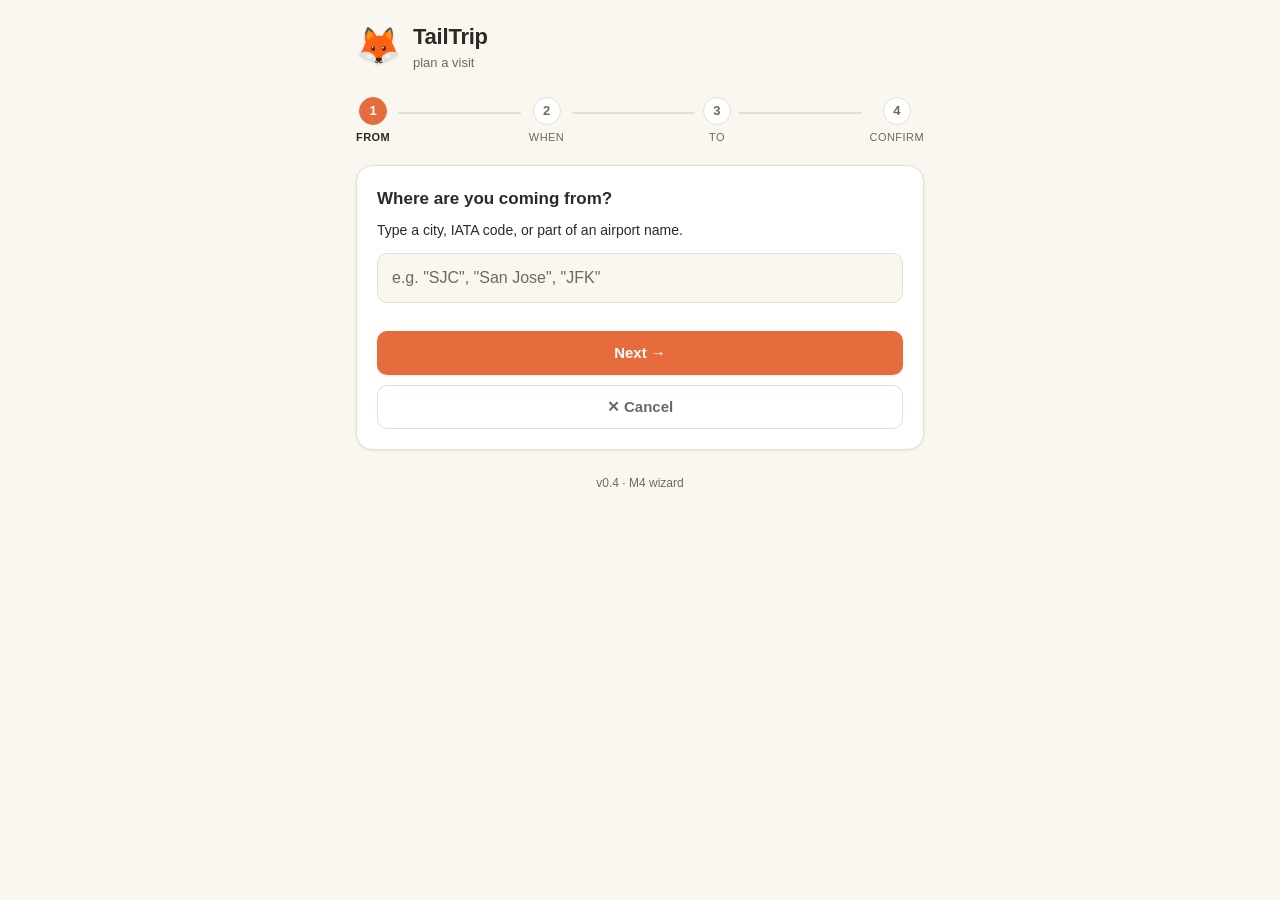
==== index.html @ 9b41e5cf "Initial TailTrip Mini App deployment Static fox-themed Telegram Mini App: wizard (4-step plan-a-visi" ====
<!doctype html>
<html lang="en">
<head>
  <meta charset="utf-8">
  <meta name="viewport" content="width=device-width, initial-scale=1, viewport-fit=cover">
  <meta name="theme-color" content="#E66B3D">
  <title>TailTrip</title>
  <link rel="stylesheet" href="app.css">
  <script src="https://telegram.org/js/telegram-web-app.js"></script>
</head>
<body>
  <main id="app" class="container">
    <header class="brand">
      <div class="brand-mark">🦊</div>
      <div class="brand-text">
        <div class="brand-title">TailTrip</div>
        <div class="brand-tagline">plan a visit</div>
      </div>
    </header>

    <!-- step indicator: 1—2—3—4 with current highlighted -->
    <div class="steps" id="steps" aria-label="wizard progress">
      <div class="step" data-step="1"><span class="step-num">1</span><span class="step-label">From</span></div>
      <div class="step-rail"></div>
      <div class="step" data-step="2"><span class="step-num">2</span><span class="step-label">When</span></div>
      <div class="step-rail"></div>
      <div class="step" data-step="3"><span class="step-num">3</span><span class="step-label">To</span></div>
      <div class="step-rail"></div>
      <div class="step" data-step="4"><span class="step-num">4</span><span class="step-label">Confirm</span></div>
    </div>

    <!-- ===== STEP 1: ORIGIN ===== -->
    <section class="card view" data-view="origin">
      <h2>Where are you coming from?</h2>
      <p class="muted">
        Type a city, IATA code, or part of an airport name.
      </p>

      <div class="search-wrap">
        <input
          id="origin-q"
          class="search-input"
          type="search"
          autocomplete="off"
          autocapitalize="characters"
          inputmode="search"
          placeholder='e.g. "SJC", "San Jose", "JFK"'
          spellcheck="false"
        >
      </div>
      <ul class="results" id="origin-results" aria-live="polite"></ul>

      <div id="origin-selection" class="selection hidden">
        <div class="small">selected</div>
        <div id="origin-line" class="selection-line"></div>
      </div>

      <div class="actions">
        <button id="origin-next" class="btn btn-primary" disabled>
          Next →
        </button>
        <button class="btn btn-ghost btn-close" data-action="close">
          ✕ Cancel
        </button>
      </div>
    </section>

    <!-- ===== STEP 2: DATES ===== -->
    <section class="card view hidden" data-view="dates">
      <h2>When are you traveling?</h2>
      <p class="muted">
        Pick a single day or a date range. Times come later — just the
        days here.
      </p>

      <div class="date-fields">
        <label class="date-label">
          <span>Start</span>
          <input id="date-start" class="date-input" type="date">
        </label>
        <label class="date-label" id="date-end-wrap">
          <span>End <span class="small muted">(optional)</span></span>
          <input id="date-end" class="date-input" type="date">
        </label>
      </div>

      <div class="date-presets">
        <button class="chip" data-preset="weekend">This weekend</button>
        <button class="chip" data-preset="next-weekend">Next weekend</button>
        <button class="chip" data-preset="next-week">Next week</button>
        <button class="chip" data-preset="clear">Clear</button>
      </div>

      <div class="actions">
        <button id="dates-next" class="btn btn-primary" disabled>
          Next →
        </button>
        <button class="btn btn-ghost btn-back" data-target="origin">
          ← Back
        </button>
      </div>
    </section>

    <!-- ===== STEP 3: DESTINATION ===== -->
    <section class="card view hidden" data-view="destination">
      <h2>Where are you going?</h2>
      <p class="muted">
        Same search as before — city, IATA, or partial name.
      </p>

      <div class="search-wrap">
        <input
          id="dest-q"
          class="search-input"
          type="search"
          autocomplete="off"
          autocapitalize="characters"
          inputmode="search"
          placeholder='e.g. "SEA", "Seattle"'
          spellcheck="false"
        >
      </div>
      <ul class="results" id="dest-results" aria-live="polite"></ul>

      <div id="dest-selection" class="selection hidden">
        <div class="small">selected</div>
        <div id="dest-line" class="selection-line"></div>
      </div>

      <div class="actions">
        <button id="dest-next" class="btn btn-primary" disabled>
          Next →
        </button>
        <button class="btn btn-ghost btn-back" data-target="dates">
          ← Back
        </button>
      </div>
    </section>

    <!-- ===== STEP 4: SUMMARY ===== -->
    <section class="card view hidden" data-view="summary">
      <h2>Looks good?</h2>
      <p class="muted">
        Confirm the trip name and submit. You can edit details later
        from the trip's menu in chat.
      </p>

      <div class="summary-row">
        <div class="summary-label">Trip name</div>
        <input
          id="trip-name"
          class="search-input"
          type="text"
          maxlength="80"
          autocomplete="off"
        >
      </div>

      <div class="summary-row">
        <div class="summary-label">From</div>
        <div class="summary-value" id="summary-origin"></div>
        <button class="btn-link" data-jump="origin">edit</button>
      </div>

      <div class="summary-row">
        <div class="summary-label">When</div>
        <div class="summary-value" id="summary-dates"></div>
        <button class="btn-link" data-jump="dates">edit</button>
      </div>

      <div class="summary-row">
        <div class="summary-label">To</div>
        <div class="summary-value" id="summary-dest"></div>
        <button class="btn-link" data-jump="destination">edit</button>
      </div>

      <div id="summary-target-note" class="muted small target-note hidden">
        The board will land in <strong id="summary-target"></strong>.
      </div>

      <div class="actions">
        <button id="submit-btn" class="btn btn-primary">
          🦊 Create trip
        </button>
        <button class="btn btn-ghost btn-back" data-target="destination">
          ← Back
        </button>
      </div>
    </section>

    <footer class="footnote">
      <span>v0.4 · M4 wizard</span>
    </footer>
  </main>

  <script src="app.js"></script>
</body>
</html>
---- app.css ----
/* TailTrip Mini App — fox theme.
 *
 * Vanilla CSS, no preprocessor. Custom properties drive the palette so
 * future themes (or Telegram's themeParams) can override. Designed for
 * mobile-first (Telegram Mini Apps usually viewed on phones); falls back
 * to a card layout on wider viewports.
 *
 * Telegram supplies its own theme variables on the <body>:
 *   --tg-theme-bg-color, --tg-theme-text-color, etc.
 * We override these with our brand palette so the app looks the same
 * regardless of the user's Telegram theme. If you want native-Telegram
 * theming later, drop the brand overrides on dark mode media queries.
 */

:root {
  --fox-orange:     #E66B3D;
  --fox-orange-dim: #C25425;
  --cream:          #FAF6F0;
  --surface:        #FFFFFF;
  --ink:            #2D2A26;
  --ink-muted:      #6E6862;
  --hairline:       #E5DED4;
  --sky:            #4A90A4;
  --forest:         #5C8A3E;
  --ember:          #C44536;
  --shadow-sm:      0 1px 3px rgba(45, 42, 38, 0.08);
  --shadow-md:      0 4px 12px rgba(45, 42, 38, 0.12);
  --radius:         10px;
  --radius-lg:      16px;
  --font:           "Inter", -apple-system, BlinkMacSystemFont,
                    "Segoe UI", sans-serif;
  --font-mono:      "JetBrains Mono", ui-monospace, "SF Mono",
                    Menlo, monospace;
}

* {
  box-sizing: border-box;
  margin: 0;
  padding: 0;
}

html {
  /* Reduce font scale on huge desktops; Telegram on iPad can be wide */
  font-size: 16px;
}

body {
  font-family: var(--font);
  font-size: 1rem;
  line-height: 1.5;
  color: var(--ink);
  background: var(--cream);
  /* Telegram Mini App safe-area on iPhone notch */
  padding: env(safe-area-inset-top) env(safe-area-inset-right)
           env(safe-area-inset-bottom) env(safe-area-inset-left);
  min-height: 100vh;
}

.container {
  max-width: 600px;
  margin: 0 auto;
  padding: 16px;
  display: flex;
  flex-direction: column;
  gap: 16px;
}

/* ----- brand header ----- */

.brand {
  display: flex;
  align-items: center;
  gap: 12px;
  padding: 4px 0;
}

.brand-mark {
  font-size: 36px;
  line-height: 1;
  /* Subtle drop shadow gives the fox emoji a hint of depth without
   * being kitsch. */
  filter: drop-shadow(0 1px 1px rgba(45, 42, 38, 0.12));
}

.brand-text {
  display: flex;
  flex-direction: column;
}

.brand-title {
  font-weight: 700;
  font-size: 22px;
  color: var(--ink);
  letter-spacing: -0.01em;
}

.brand-tagline {
  font-size: 13px;
  color: var(--ink-muted);
}

/* ----- cards / views ----- */

.card {
  background: var(--surface);
  border-radius: var(--radius-lg);
  padding: 20px;
  box-shadow: var(--shadow-sm);
  border: 1px solid var(--hairline);
}

.card h2 {
  font-size: 17px;
  font-weight: 600;
  margin-bottom: 8px;
  color: var(--ink);
}

.card p {
  color: var(--ink);
  margin-bottom: 12px;
}

.muted {
  color: var(--ink-muted);
  font-size: 14px;
}

.mono {
  font-family: var(--font-mono);
  font-size: 12px;
  background: var(--cream);
  border: 1px solid var(--hairline);
  border-radius: var(--radius);
  padding: 10px 12px;
  margin: 8px 0 16px;
  /* Wrap long content rather than horizontal-scrolling — Mini App
   * viewports are narrow */
  white-space: pre-wrap;
  word-break: break-all;
  color: var(--ink-muted);
}

/* ----- buttons ----- */

.actions {
  display: flex;
  flex-direction: column;
  gap: 10px;
  margin-top: 16px;
}

.btn {
  display: inline-flex;
  align-items: center;
  justify-content: center;
  gap: 8px;
  padding: 12px 16px;
  border-radius: var(--radius);
  font-family: inherit;
  font-size: 15px;
  font-weight: 600;
  border: none;
  cursor: pointer;
  /* Touch-comfortable target — 44pt is Apple's minimum */
  min-height: 44px;
  /* Snappy press feedback without external libs */
  transition: transform 0.08s ease, background-color 0.12s ease;
}

.btn:active {
  transform: scale(0.98);
}

.btn-primary {
  background: var(--fox-orange);
  color: white;
  box-shadow: var(--shadow-sm);
}

.btn-primary:hover {
  background: var(--fox-orange-dim);
}

.btn-ghost {
  background: transparent;
  color: var(--ink-muted);
  border: 1px solid var(--hairline);
}

.btn-ghost:hover {
  background: var(--cream);
  color: var(--ink);
}

/* ----- footnote ----- */

.footnote {
  text-align: center;
  font-size: 12px;
  color: var(--ink-muted);
  padding: 8px 0 16px;
}

/* ----- search + results (M2 airport picker) ----- */

.search-wrap {
  position: relative;
  margin: 4px 0 12px;
}

.search-input {
  width: 100%;
  padding: 12px 14px;
  font: inherit;
  font-size: 16px;  /* ≥16px on iOS to prevent zoom-on-focus */
  color: var(--ink);
  background: var(--cream);
  border: 1px solid var(--hairline);
  border-radius: var(--radius);
  outline: none;
  transition: border-color 0.15s ease, background 0.15s ease;
}

.search-input:focus {
  border-color: var(--fox-orange);
  background: var(--surface);
}

.search-input::placeholder {
  color: var(--ink-muted);
}

.small {
  font-size: 12px;
}

.hidden {
  display: none !important;
}

.results {
  list-style: none;
  display: flex;
  flex-direction: column;
  gap: 6px;
  margin: 0 0 12px;
  /* Cap height so a long list doesn't push the action buttons off
   * screen. Internal scroll. */
  max-height: 320px;
  overflow-y: auto;
}

.results-empty {
  color: var(--ink-muted);
  font-size: 14px;
  font-style: italic;
  padding: 8px 4px;
}

.result {
  display: grid;
  grid-template-columns: auto 1fr;
  gap: 10px;
  align-items: center;
  padding: 10px 12px;
  background: var(--cream);
  border: 1px solid var(--hairline);
  border-radius: var(--radius);
  cursor: pointer;
  /* Tappable on mobile */
  min-height: 44px;
  transition: background 0.12s ease, transform 0.08s ease,
              border-color 0.12s ease;
}

.result:hover,
.result:focus {
  background: var(--surface);
  border-color: var(--fox-orange);
}

.result:active {
  transform: scale(0.99);
}

.result.selected {
  border-color: var(--fox-orange);
  background: var(--surface);
  box-shadow: 0 0 0 2px rgba(230, 107, 61, 0.18);
}

.result-iata {
  font-family: var(--font-mono);
  font-weight: 600;
  font-size: 13px;
  color: var(--fox-orange);
  background: var(--surface);
  border: 1px solid var(--hairline);
  padding: 4px 8px;
  border-radius: 6px;
  letter-spacing: 0.04em;
  /* Fixed width so all IATA badges align in a column */
  min-width: 48px;
  text-align: center;
}

.result-text {
  display: flex;
  flex-direction: column;
  gap: 2px;
  min-width: 0;  /* allow text to ellipsize */
}

.result-name {
  font-size: 14px;
  font-weight: 500;
  color: var(--ink);
  white-space: nowrap;
  overflow: hidden;
  text-overflow: ellipsis;
}

.result-where {
  font-size: 12px;
  color: var(--ink-muted);
}

.selection {
  margin: 12px 0;
  padding: 12px 14px;
  background: rgba(230, 107, 61, 0.08);
  border: 1px solid rgba(230, 107, 61, 0.32);
  border-radius: var(--radius);
}

.selection .small {
  margin-bottom: 4px;
  text-transform: uppercase;
  letter-spacing: 0.06em;
  font-size: 11px;
  color: var(--fox-orange-dim);
}

.selection-line {
  font-weight: 500;
  color: var(--ink);
}

/* ----- step indicator (M4 wizard) -----
 *
 * 1 ─ 2 ─ 3 ─ 4 horizontal pill. Current step is fox-orange filled,
 * past steps are filled-but-dim, future steps are outlined-only.
 * Rails between numbers fill as steps complete.
 */

.steps {
  display: flex;
  align-items: center;
  gap: 8px;
  padding: 4px 0;
}

.step {
  display: flex;
  flex-direction: column;
  align-items: center;
  gap: 4px;
  flex: 0 0 auto;
}

.step-num {
  display: flex;
  align-items: center;
  justify-content: center;
  width: 28px;
  height: 28px;
  border-radius: 50%;
  background: var(--surface);
  border: 1.5px solid var(--hairline);
  color: var(--ink-muted);
  font-weight: 600;
  font-size: 13px;
  transition: background 0.15s ease, border-color 0.15s ease, color 0.15s ease;
}

.step-label {
  font-size: 11px;
  color: var(--ink-muted);
  text-transform: uppercase;
  letter-spacing: 0.04em;
}

.step.active .step-num {
  background: var(--fox-orange);
  border-color: var(--fox-orange);
  color: white;
}

.step.active .step-label {
  color: var(--ink);
  font-weight: 600;
}

.step.done .step-num {
  background: var(--fox-orange-dim);
  border-color: var(--fox-orange-dim);
  color: white;
}

.step-rail {
  flex: 1 1 auto;
  height: 2px;
  background: var(--hairline);
  border-radius: 1px;
  transition: background 0.15s ease;
  /* Avoid the rail occupying the same vertical as the labels */
  margin-bottom: 16px;
}

.step-rail.done {
  background: var(--fox-orange-dim);
}

/* ----- date pickers (step 2) ----- */

.date-fields {
  display: grid;
  grid-template-columns: 1fr 1fr;
  gap: 12px;
  margin: 4px 0 16px;
}

.date-label {
  display: flex;
  flex-direction: column;
  gap: 6px;
  font-size: 13px;
  color: var(--ink-muted);
}

.date-input {
  font: inherit;
  font-size: 16px;
  padding: 12px 14px;
  color: var(--ink);
  background: var(--cream);
  border: 1px solid var(--hairline);
  border-radius: var(--radius);
  outline: none;
  /* Pad the calendar icon Telegram/iOS adds */
  min-height: 44px;
  transition: border-color 0.15s ease, background 0.15s ease;
}

.date-input:focus {
  border-color: var(--fox-orange);
  background: var(--surface);
}

.date-presets {
  display: flex;
  flex-wrap: wrap;
  gap: 8px;
  margin-bottom: 8px;
}

.chip {
  font: inherit;
  font-size: 13px;
  padding: 8px 12px;
  border-radius: 999px;
  background: var(--surface);
  border: 1px solid var(--hairline);
  color: var(--ink);
  cursor: pointer;
  transition: background 0.12s ease, border-color 0.12s ease,
              transform 0.08s ease;
}

.chip:hover {
  border-color: var(--fox-orange);
  color: var(--fox-orange);
}

.chip:active {
  transform: scale(0.98);
}

/* ----- summary view (step 4) ----- */

.summary-row {
  display: grid;
  grid-template-columns: 80px 1fr auto;
  align-items: center;
  gap: 12px;
  padding: 10px 0;
  border-top: 1px solid var(--hairline);
}

.summary-row:first-of-type {
  border-top: none;
}

.summary-label {
  font-size: 12px;
  color: var(--ink-muted);
  text-transform: uppercase;
  letter-spacing: 0.04em;
}

.summary-value {
  font-size: 15px;
  color: var(--ink);
  font-weight: 500;
  word-break: break-word;
}

/* Span the input full-width on the trip-name row */
.summary-row:has(.search-input) {
  grid-template-columns: 80px 1fr;
}
.summary-row:has(.search-input) .search-input {
  font-size: 15px;
  padding: 8px 12px;
  min-height: 36px;
}

.btn-link {
  font: inherit;
  font-size: 13px;
  background: transparent;
  border: none;
  color: var(--fox-orange);
  cursor: pointer;
  padding: 4px 8px;
}

.btn-link:hover {
  text-decoration: underline;
}

.target-note {
  margin: 12px 0 4px;
  padding: 10px 12px;
  background: var(--cream);
  border-radius: var(--radius);
  border: 1px solid var(--hairline);
}

/* ----- dark mode override (matches Telegram dark theme) -----
 *
 * We respect the user's OS preference. Brand orange + fox glyph stay
 * the same; surface + ink invert. Keeps the bot recognizable in both
 * modes without two separate stylesheets.
 */
@media (prefers-color-scheme: dark) {
  :root {
    --cream:     #1F1C19;
    --surface:   #2A2622;
    --ink:       #F5EFE6;
    --ink-muted: #B0A99F;
    --hairline:  #3A3530;
    --shadow-sm: 0 1px 3px rgba(0, 0, 0, 0.4);
    --shadow-md: 0 4px 12px rgba(0, 0, 0, 0.5);
  }
}
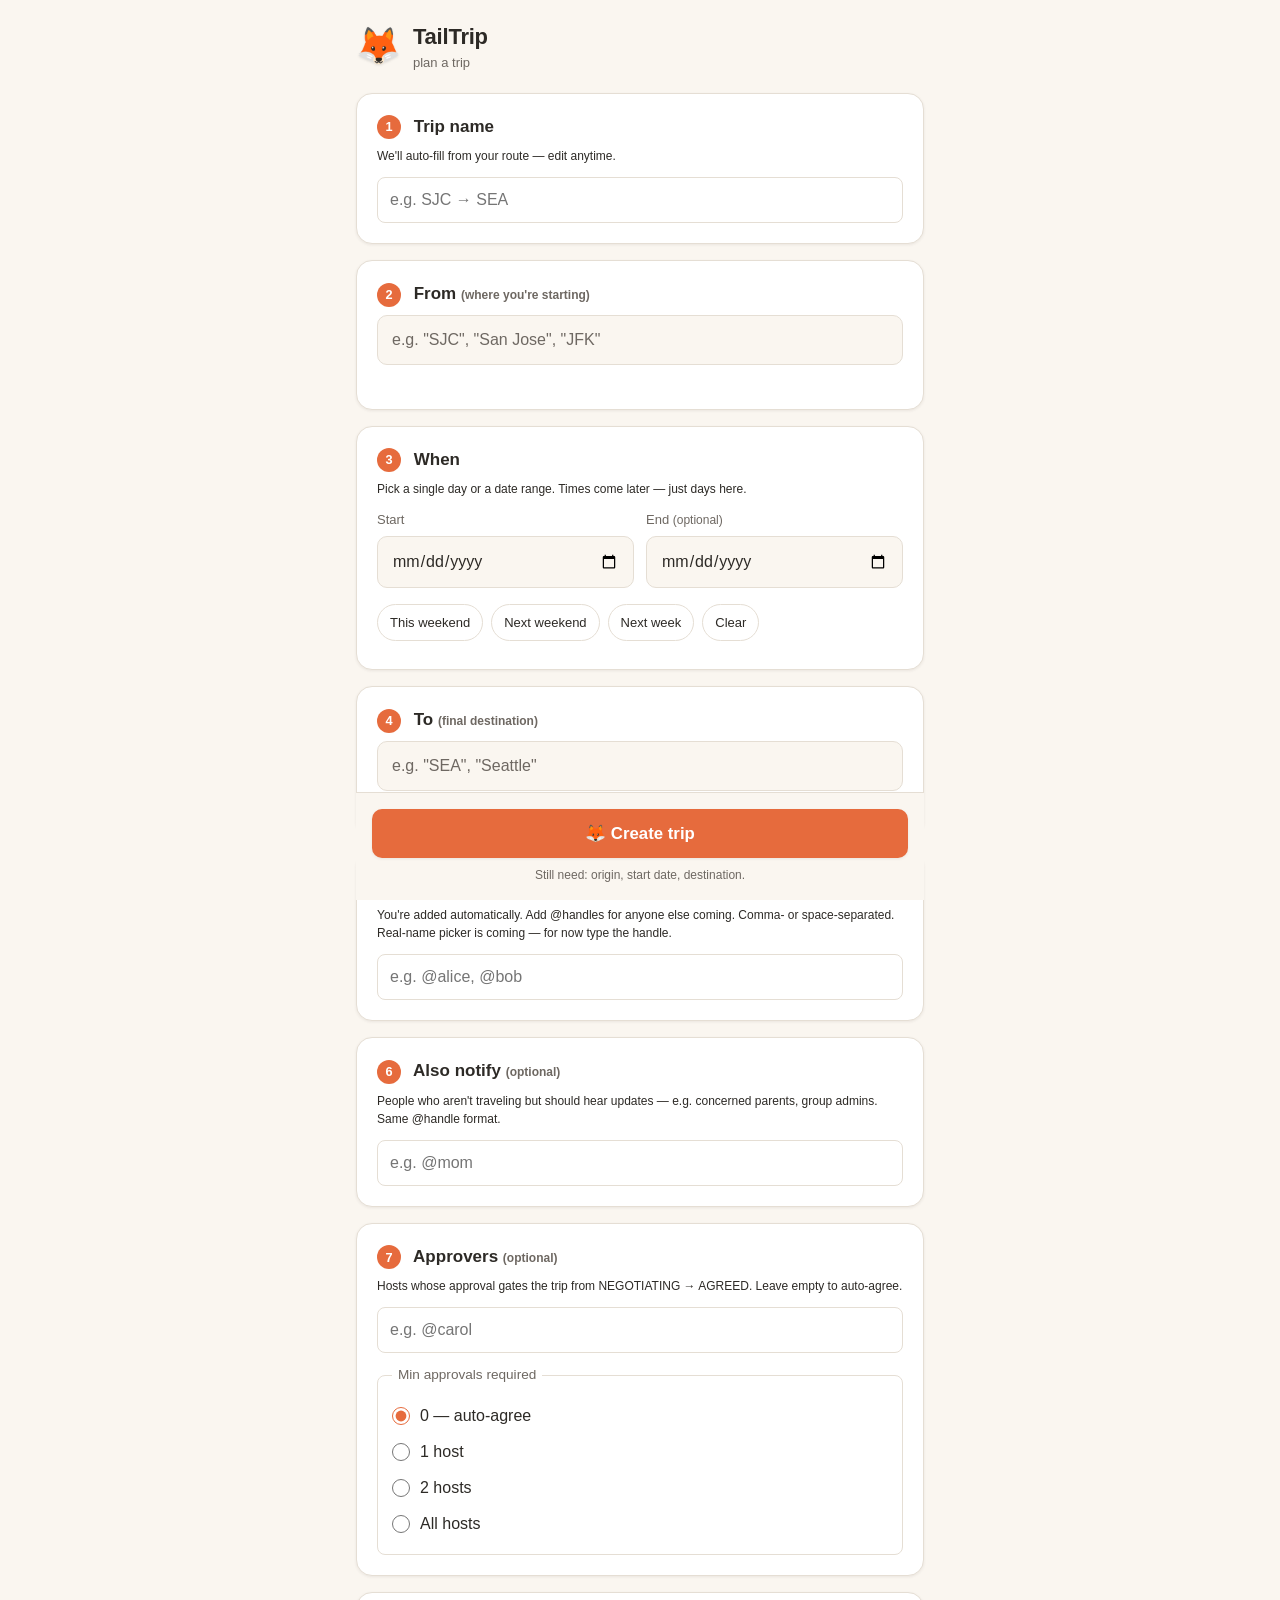
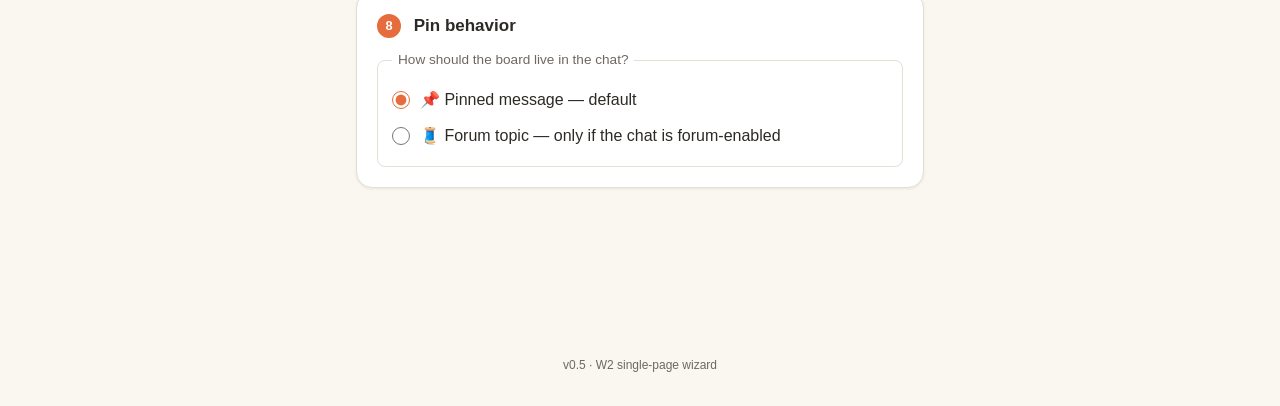
==== commit 12c5606d: "Deploy: Polish + 2x audit + audit-driven follow-on task backlog Mirror of webapp/ in davidpcahill/ta" ====
--- a/index.html
+++ b/index.html
@@ -9,32 +9,68 @@
   <script src="https://telegram.org/js/telegram-web-app.js"></script>
 </head>
 <body>
+  <!--
+    W2 — single-page scrolling wizard.
+
+    Replaces the M4 4-step wizard with one long form. Every section
+    is always rendered; user fills them in any order. Submit gathers
+    state from the DOM (not a JS state machine) so what-you-see-is-
+    what-you-send.
+
+    Section order matches DESIGN.md §V3 wizard mockup:
+      1. Trip name (auto-fill suggestion)
+      2. From (airport search)
+      3. When (dates)
+      4. To (airport search)
+      5. Other travelers (comma @handles)
+      6. Notify list (comma @handles)
+      7. Approvers (comma @handles) + min approvals
+      8. Pin mode (pinned / topic)
+      9. Submit
+
+    Deferred to other W-series:
+      - Picker UI for travelers/notify/approvers (W3 — text input for now)
+      - Chat-channel picker (W5 — shows target as info text)
+      - Multi-leg editor with per-leg ride flow (W4/W7 — single flight default)
+      - Copy from past trip (future)
+  -->
   <main id="app" class="container">
     <header class="brand">
       <div class="brand-mark">🦊</div>
       <div class="brand-text">
         <div class="brand-title">TailTrip</div>
-        <div class="brand-tagline">plan a visit</div>
+        <div class="brand-tagline">plan a trip</div>
       </div>
     </header>
 
-    <!-- step indicator: 1—2—3—4 with current highlighted -->
-    <div class="steps" id="steps" aria-label="wizard progress">
-      <div class="step" data-step="1"><span class="step-num">1</span><span class="step-label">From</span></div>
-      <div class="step-rail"></div>
-      <div class="step" data-step="2"><span class="step-num">2</span><span class="step-label">When</span></div>
-      <div class="step-rail"></div>
-      <div class="step" data-step="3"><span class="step-num">3</span><span class="step-label">To</span></div>
-      <div class="step-rail"></div>
-      <div class="step" data-step="4"><span class="step-num">4</span><span class="step-label">Confirm</span></div>
+    <!-- Target chat banner — only when /newtrip handed us a group -->
+    <div id="target-banner" class="banner hidden">
+      <div class="banner-icon">📢</div>
+      <div class="banner-text">
+        <div class="banner-title">Trip will live in</div>
+        <div class="banner-value" id="target-banner-name"></div>
+      </div>
     </div>
 
-    <!-- ===== STEP 1: ORIGIN ===== -->
-    <section class="card view" data-view="origin">
-      <h2>Where are you coming from?</h2>
-      <p class="muted">
-        Type a city, IATA code, or part of an airport name.
-      </p>
+    <!-- ===== 1. TRIP NAME ===== -->
+    <section class="card">
+      <h2><span class="sec-num">1</span> Trip name</h2>
+      <p class="muted small">
+        We'll auto-fill from your route — edit anytime.
+      </p>
+      <input
+        id="trip-name"
+        class="text-input"
+        type="text"
+        maxlength="80"
+        autocomplete="off"
+        placeholder="e.g. SJC → SEA"
+      >
+    </section>
+
+    <!-- ===== 2. FROM ===== -->
+    <section class="card">
+      <h2><span class="sec-num">2</span> From <span class="muted small">(where you're starting)</span></h2>
 
       <div class="search-wrap">
         <input
@@ -54,23 +90,13 @@
         <div class="small">selected</div>
         <div id="origin-line" class="selection-line"></div>
       </div>
-
-      <div class="actions">
-        <button id="origin-next" class="btn btn-primary" disabled>
-          Next →
-        </button>
-        <button class="btn btn-ghost btn-close" data-action="close">
-          ✕ Cancel
-        </button>
-      </div>
-    </section>
-
-    <!-- ===== STEP 2: DATES ===== -->
-    <section class="card view hidden" data-view="dates">
-      <h2>When are you traveling?</h2>
-      <p class="muted">
-        Pick a single day or a date range. Times come later — just the
-        days here.
+    </section>
+
+    <!-- ===== 3. WHEN ===== -->
+    <section class="card">
+      <h2><span class="sec-num">3</span> When</h2>
+      <p class="muted small">
+        Pick a single day or a date range. Times come later — just days here.
       </p>
 
       <div class="date-fields">
@@ -78,35 +104,23 @@
           <span>Start</span>
           <input id="date-start" class="date-input" type="date">
         </label>
-        <label class="date-label" id="date-end-wrap">
+        <label class="date-label">
           <span>End <span class="small muted">(optional)</span></span>
           <input id="date-end" class="date-input" type="date">
         </label>
       </div>
 
       <div class="date-presets">
-        <button class="chip" data-preset="weekend">This weekend</button>
-        <button class="chip" data-preset="next-weekend">Next weekend</button>
-        <button class="chip" data-preset="next-week">Next week</button>
-        <button class="chip" data-preset="clear">Clear</button>
-      </div>
-
-      <div class="actions">
-        <button id="dates-next" class="btn btn-primary" disabled>
-          Next →
-        </button>
-        <button class="btn btn-ghost btn-back" data-target="origin">
-          ← Back
-        </button>
-      </div>
-    </section>
-
-    <!-- ===== STEP 3: DESTINATION ===== -->
-    <section class="card view hidden" data-view="destination">
-      <h2>Where are you going?</h2>
-      <p class="muted">
-        Same search as before — city, IATA, or partial name.
-      </p>
+        <button type="button" class="chip" data-preset="weekend">This weekend</button>
+        <button type="button" class="chip" data-preset="next-weekend">Next weekend</button>
+        <button type="button" class="chip" data-preset="next-week">Next week</button>
+        <button type="button" class="chip" data-preset="clear">Clear</button>
+      </div>
+    </section>
+
+    <!-- ===== 4. TO ===== -->
+    <section class="card">
+      <h2><span class="sec-num">4</span> To <span class="muted small">(final destination)</span></h2>
 
       <div class="search-wrap">
         <input
@@ -126,70 +140,120 @@
         <div class="small">selected</div>
         <div id="dest-line" class="selection-line"></div>
       </div>
-
-      <div class="actions">
-        <button id="dest-next" class="btn btn-primary" disabled>
-          Next →
-        </button>
-        <button class="btn btn-ghost btn-back" data-target="dates">
-          ← Back
-        </button>
-      </div>
-    </section>
-
-    <!-- ===== STEP 4: SUMMARY ===== -->
-    <section class="card view hidden" data-view="summary">
-      <h2>Looks good?</h2>
-      <p class="muted">
-        Confirm the trip name and submit. You can edit details later
-        from the trip's menu in chat.
-      </p>
-
-      <div class="summary-row">
-        <div class="summary-label">Trip name</div>
-        <input
-          id="trip-name"
-          class="search-input"
-          type="text"
-          maxlength="80"
-          autocomplete="off"
-        >
-      </div>
-
-      <div class="summary-row">
-        <div class="summary-label">From</div>
-        <div class="summary-value" id="summary-origin"></div>
-        <button class="btn-link" data-jump="origin">edit</button>
-      </div>
-
-      <div class="summary-row">
-        <div class="summary-label">When</div>
-        <div class="summary-value" id="summary-dates"></div>
-        <button class="btn-link" data-jump="dates">edit</button>
-      </div>
-
-      <div class="summary-row">
-        <div class="summary-label">To</div>
-        <div class="summary-value" id="summary-dest"></div>
-        <button class="btn-link" data-jump="destination">edit</button>
-      </div>
-
-      <div id="summary-target-note" class="muted small target-note hidden">
-        The board will land in <strong id="summary-target"></strong>.
-      </div>
-
-      <div class="actions">
-        <button id="submit-btn" class="btn btn-primary">
-          🦊 Create trip
-        </button>
-        <button class="btn btn-ghost btn-back" data-target="destination">
-          ← Back
-        </button>
-      </div>
-    </section>
+    </section>
+
+    <!-- ===== 5. TRAVELERS ===== -->
+    <section class="card">
+      <h2>
+        <span class="sec-num">5</span> Other travelers
+        <span class="muted small">(optional)</span>
+      </h2>
+      <p class="muted small">
+        You're added automatically. Add @handles for anyone else coming.
+        Comma- or space-separated. Real-name picker is coming — for now type
+        the handle.
+      </p>
+      <input
+        id="traveler-handles"
+        class="text-input"
+        type="text"
+        autocomplete="off"
+        autocapitalize="none"
+        spellcheck="false"
+        placeholder="e.g. @alice, @bob"
+      >
+    </section>
+
+    <!-- ===== 6. NOTIFY LIST ===== -->
+    <section class="card">
+      <h2>
+        <span class="sec-num">6</span> Also notify
+        <span class="muted small">(optional)</span>
+      </h2>
+      <p class="muted small">
+        People who aren't traveling but should hear updates — e.g. concerned
+        parents, group admins. Same @handle format.
+      </p>
+      <input
+        id="notify-handles"
+        class="text-input"
+        type="text"
+        autocomplete="off"
+        autocapitalize="none"
+        spellcheck="false"
+        placeholder="e.g. @mom"
+      >
+    </section>
+
+    <!-- ===== 7. APPROVERS ===== -->
+    <section class="card">
+      <h2>
+        <span class="sec-num">7</span> Approvers
+        <span class="muted small">(optional)</span>
+      </h2>
+      <p class="muted small">
+        Hosts whose approval gates the trip from NEGOTIATING → AGREED.
+        Leave empty to auto-agree.
+      </p>
+      <input
+        id="approver-handles"
+        class="text-input"
+        type="text"
+        autocomplete="off"
+        autocapitalize="none"
+        spellcheck="false"
+        placeholder="e.g. @carol"
+      >
+
+      <fieldset class="radio-group">
+        <legend>Min approvals required</legend>
+        <label class="radio">
+          <input type="radio" name="min-approvals" value="0" checked>
+          <span>0 — auto-agree</span>
+        </label>
+        <label class="radio">
+          <input type="radio" name="min-approvals" value="1">
+          <span>1 host</span>
+        </label>
+        <label class="radio">
+          <input type="radio" name="min-approvals" value="2">
+          <span>2 hosts</span>
+        </label>
+        <label class="radio">
+          <input type="radio" name="min-approvals" value="all">
+          <span>All hosts</span>
+        </label>
+      </fieldset>
+    </section>
+
+    <!-- ===== 8. PIN MODE ===== -->
+    <section class="card">
+      <h2><span class="sec-num">8</span> Pin behavior</h2>
+      <fieldset class="radio-group">
+        <legend>How should the board live in the chat?</legend>
+        <label class="radio">
+          <input type="radio" name="announce-mode" value="pinned" checked>
+          <span>📌 Pinned message — default</span>
+        </label>
+        <label class="radio">
+          <input type="radio" name="announce-mode" value="topic">
+          <span>🧵 Forum topic — only if the chat is forum-enabled</span>
+        </label>
+      </fieldset>
+    </section>
+
+    <!-- ===== SUBMIT ===== -->
+    <div class="submit-row">
+      <button id="submit-btn" type="button" class="btn btn-primary" disabled>
+        🦊 Create trip
+      </button>
+      <div id="submit-hint" class="muted small">
+        Pick an origin, dates, and a destination to enable.
+      </div>
+    </div>
 
     <footer class="footnote">
-      <span>v0.4 · M4 wizard</span>
+      <span>v0.5 · W2 single-page wizard</span>
     </footer>
   </main>
 
--- a/app.css
+++ b/app.css
@@ -554,6 +554,119 @@
  * the same; surface + ink invert. Keeps the bot recognizable in both
  * modes without two separate stylesheets.
  */
+/* ===========================================================
+ * W2 single-page wizard additions
+ *
+ * The M4 step indicator + step-card layout is gone; sections are
+ * just stacked cards. New patterns added here:
+ *   - .banner: persistent "trip will land in {chat}" notice up top
+ *   - .sec-num: numbered circle on each section header
+ *   - .text-input: plain-text input (handles, trip name)
+ *   - .radio-group: fieldset with stacked radios
+ *   - .submit-row: sticky bottom-ish submit button + reason hint
+ * =========================================================== */
+
+.banner {
+  display: flex;
+  gap: 12px;
+  align-items: center;
+  padding: 12px 14px;
+  margin-bottom: 16px;
+  background: var(--sky-soft, #E6F0F7);
+  border: 1px solid var(--sky, #5B8FAF);
+  border-radius: 12px;
+  box-shadow: var(--shadow-sm);
+}
+.banner-icon {
+  font-size: 1.4em;
+}
+.banner-title {
+  font-size: 0.8em;
+  color: var(--ink-muted);
+  text-transform: uppercase;
+  letter-spacing: 0.05em;
+}
+.banner-value {
+  font-weight: 600;
+  color: var(--ink);
+}
+
+.sec-num {
+  display: inline-flex;
+  align-items: center;
+  justify-content: center;
+  width: 24px;
+  height: 24px;
+  margin-right: 8px;
+  background: var(--fox-orange, #E66B3D);
+  color: white;
+  font-size: 0.75em;
+  font-weight: 700;
+  border-radius: 50%;
+  vertical-align: middle;
+}
+
+.text-input {
+  display: block;
+  width: 100%;
+  padding: 10px 12px;
+  background: var(--surface);
+  border: 1px solid var(--hairline);
+  border-radius: 8px;
+  font: inherit;
+  color: var(--ink);
+  box-sizing: border-box;
+}
+.text-input:focus {
+  outline: 2px solid var(--fox-orange, #E66B3D);
+  outline-offset: -1px;
+}
+
+.radio-group {
+  border: 1px solid var(--hairline);
+  border-radius: 8px;
+  padding: 12px 14px;
+  margin-top: 12px;
+}
+.radio-group legend {
+  font-size: 0.85em;
+  color: var(--ink-muted);
+  padding: 0 6px;
+}
+.radio {
+  display: flex;
+  align-items: center;
+  gap: 10px;
+  padding: 6px 0;
+  cursor: pointer;
+}
+.radio input[type="radio"] {
+  accent-color: var(--fox-orange, #E66B3D);
+  width: 18px;
+  height: 18px;
+  flex-shrink: 0;
+}
+
+.submit-row {
+  position: sticky;
+  bottom: 0;
+  margin-top: 20px;
+  padding: 16px;
+  background: var(--cream);
+  border-top: 1px solid var(--hairline);
+  z-index: 10;
+}
+.submit-row .btn {
+  width: 100%;
+  padding: 14px;
+  font-size: 1.05em;
+}
+.submit-row .muted {
+  text-align: center;
+  margin-top: 8px;
+  display: block;
+}
+
 @media (prefers-color-scheme: dark) {
   :root {
     --cream:     #1F1C19;
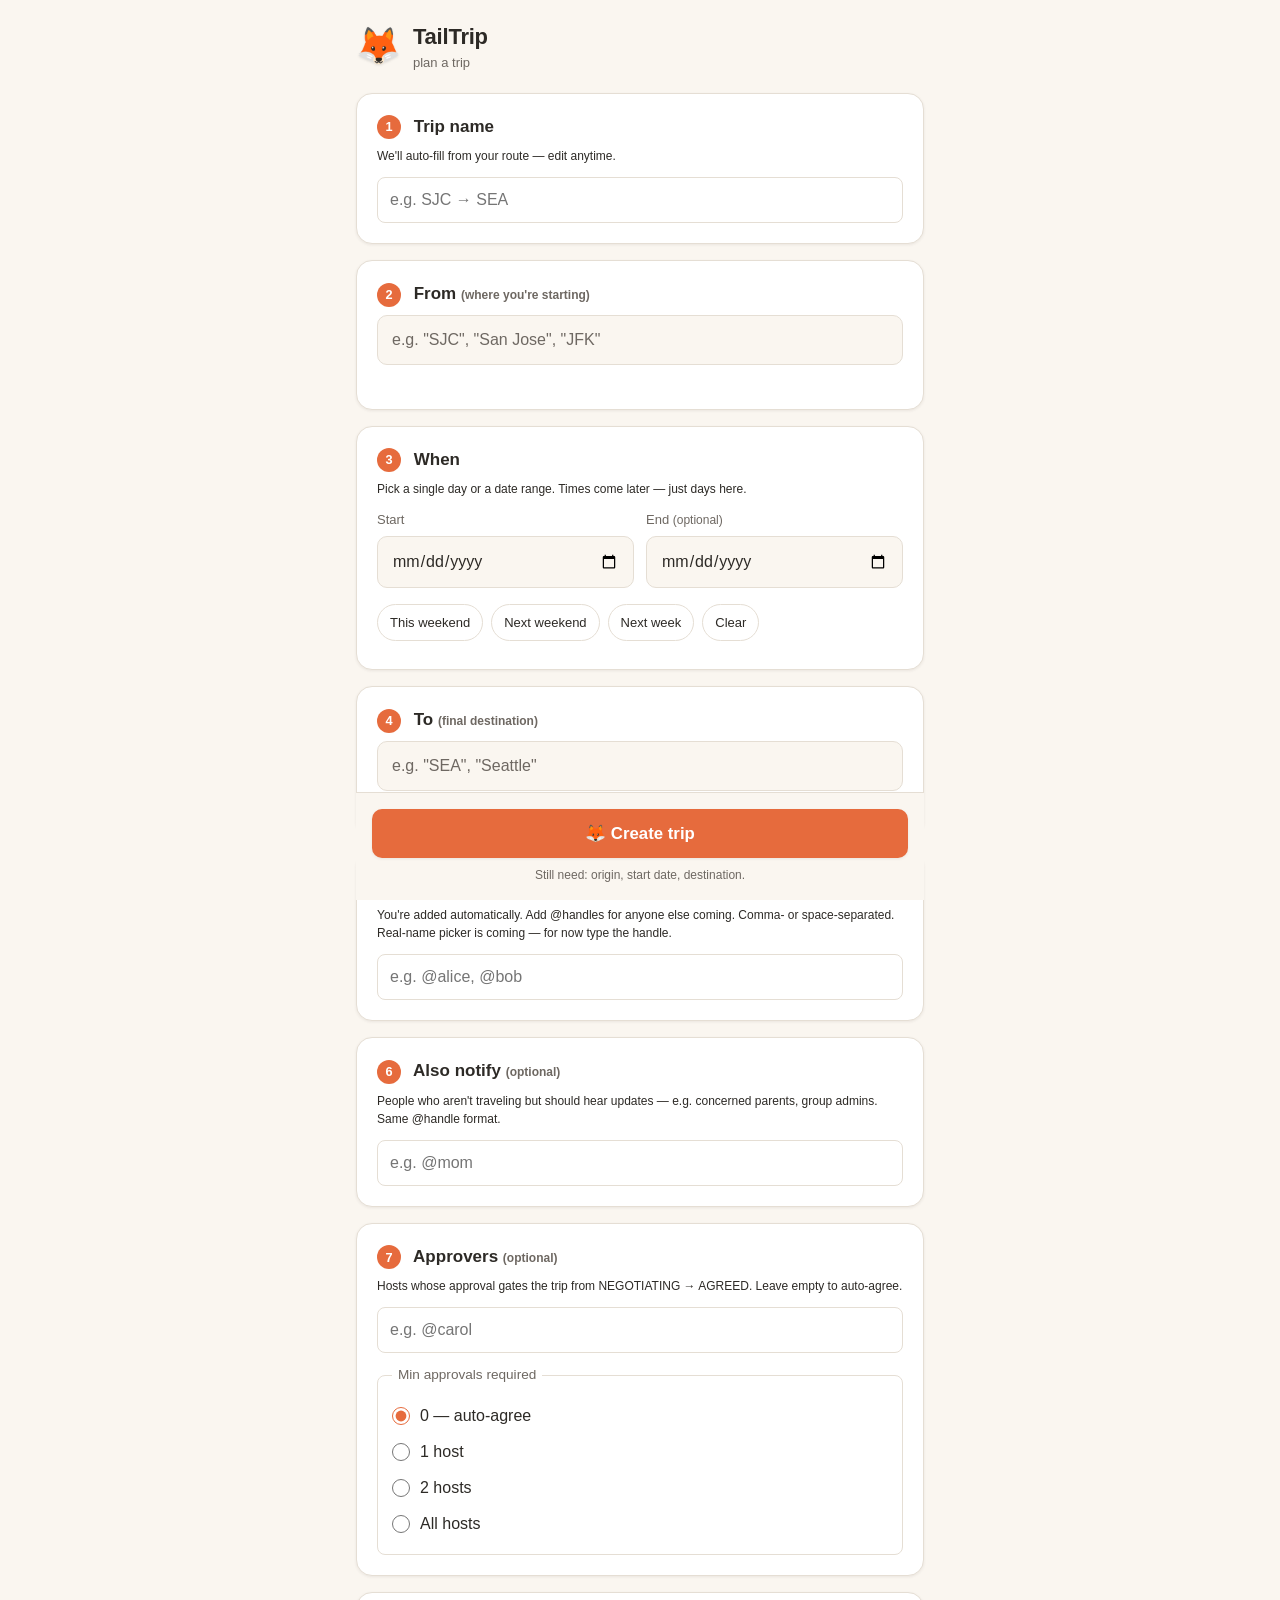
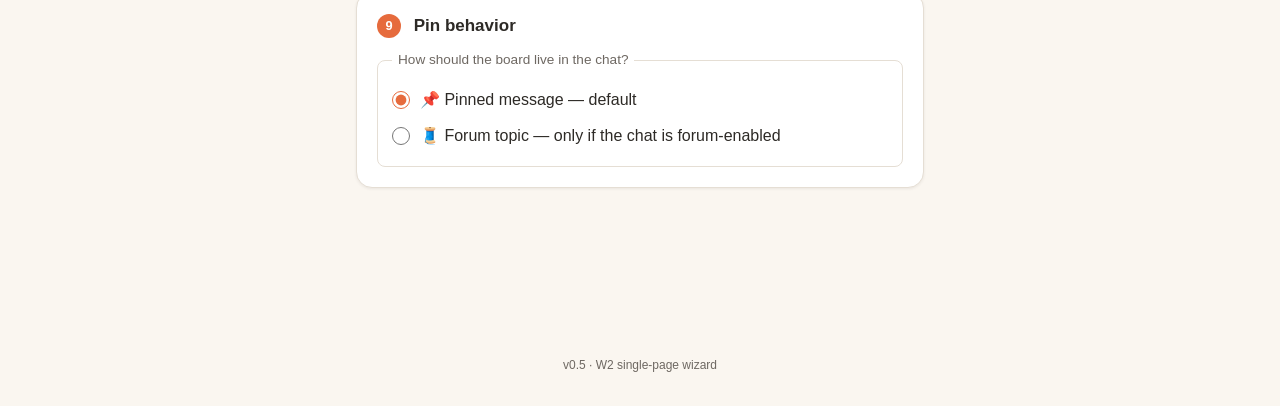
==== commit 3e4312e8: "Deploy: Fix #98 + #99: rerender_board error triage + TBD reschedule warning Mirror of webapp/ in dav" ====
--- a/index.html
+++ b/index.html
@@ -226,9 +226,27 @@
       </fieldset>
     </section>
 
-    <!-- ===== 8. PIN MODE ===== -->
-    <section class="card">
-      <h2><span class="sec-num">8</span> Pin behavior</h2>
+    <!-- ===== 8. WHERE THE TRIP LIVES (W5 chat picker) =====
+         Only shown when the bot included a `chats` URL param
+         (which it does whenever the user has at least one chat
+         where bot+user can both pin). Otherwise this section
+         hides and the trip defaults to the DM (or target chat
+         if /newtrip routed from a group). -->
+    <section id="chat-picker-section" class="card hidden">
+      <h2><span class="sec-num">8</span> Where does the trip live?</h2>
+      <p class="muted small">
+        Pick a chat where I can pin the trip board. Only chats where
+        both you and I have <em>Pin messages</em> rights show up here.
+      </p>
+      <fieldset class="radio-group" id="chat-picker-group">
+        <legend>Trip board location</legend>
+        <!-- Radio choices injected by app.js -->
+      </fieldset>
+    </section>
+
+    <!-- ===== 9. PIN MODE ===== -->
+    <section class="card">
+      <h2><span class="sec-num">9</span> Pin behavior</h2>
       <fieldset class="radio-group">
         <legend>How should the board live in the chat?</legend>
         <label class="radio">
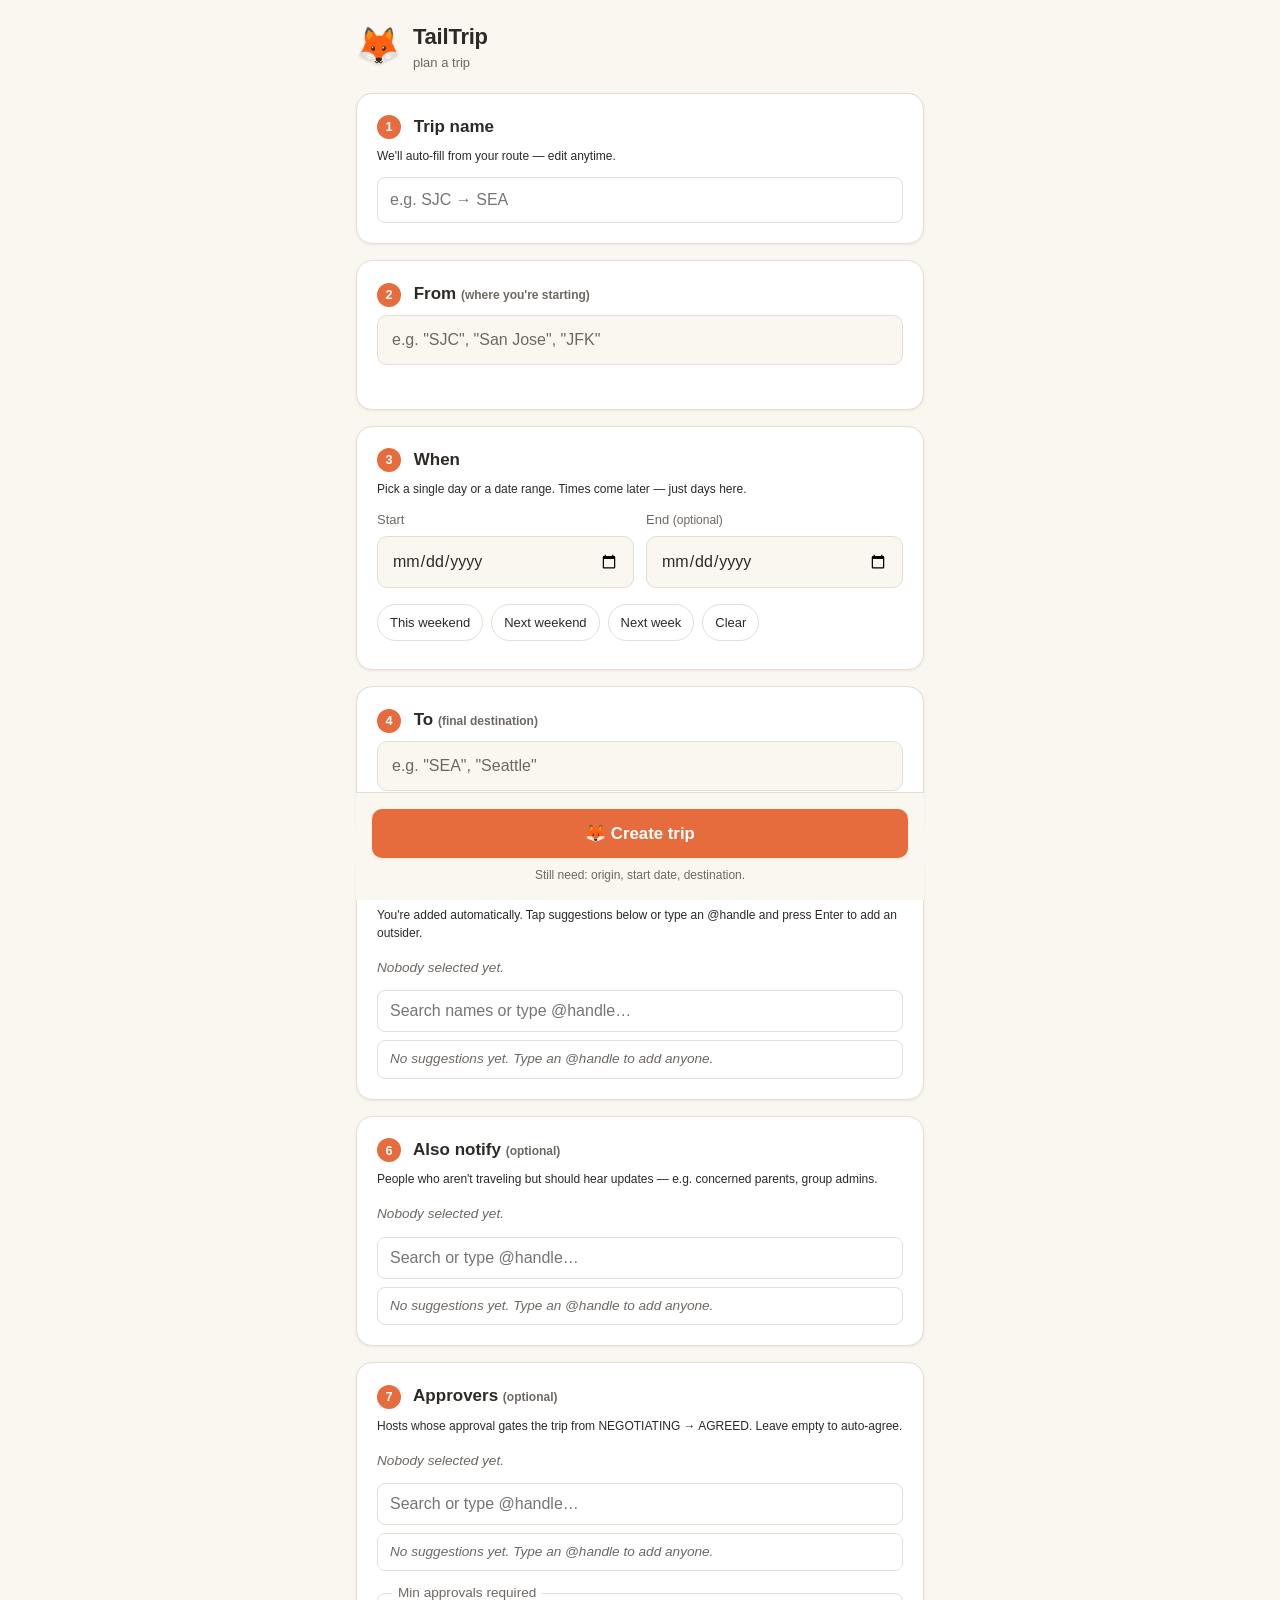
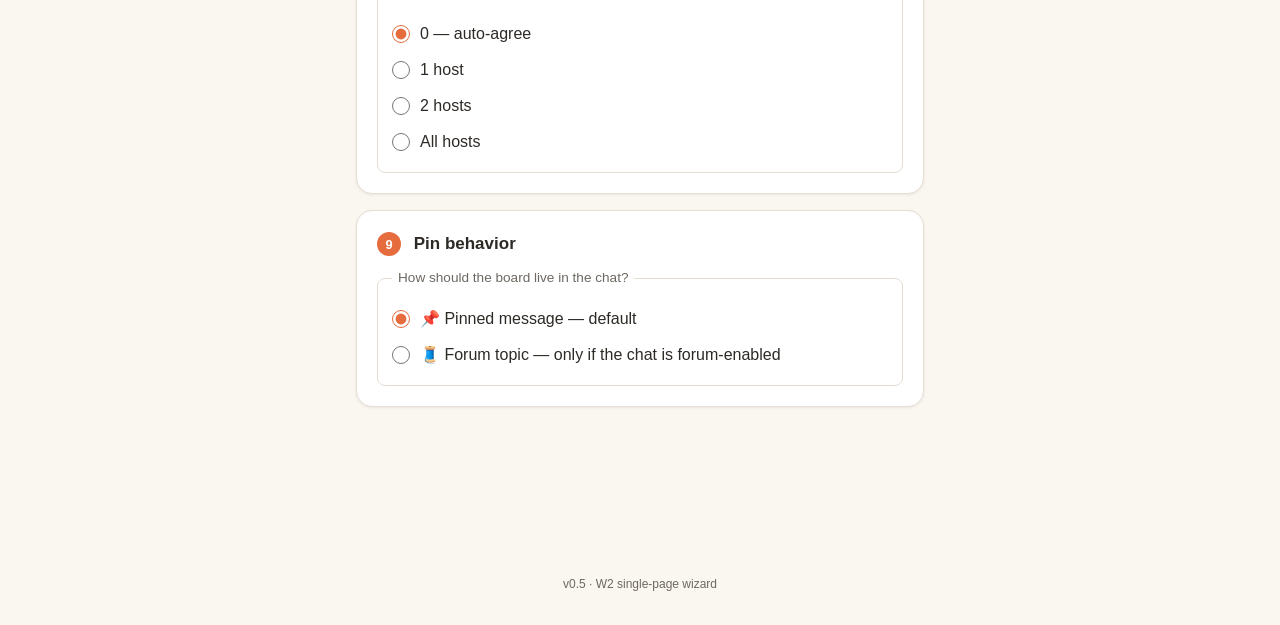
==== commit c5e71255: "Deploy: W5: chat-channel picker — list bot+user admin chats in wizard Mirror of webapp/ in davidpcah" ====
--- a/index.html
+++ b/index.html
@@ -149,19 +149,10 @@
         <span class="muted small">(optional)</span>
       </h2>
       <p class="muted small">
-        You're added automatically. Add @handles for anyone else coming.
-        Comma- or space-separated. Real-name picker is coming — for now type
-        the handle.
-      </p>
-      <input
-        id="traveler-handles"
-        class="text-input"
-        type="text"
-        autocomplete="off"
-        autocapitalize="none"
-        spellcheck="false"
-        placeholder="e.g. @alice, @bob"
-      >
+        You're added automatically. Tap suggestions below or type an
+        @handle and press Enter to add an outsider.
+      </p>
+      <div id="traveler-picker" class="people-picker"></div>
     </section>
 
     <!-- ===== 6. NOTIFY LIST ===== -->
@@ -172,17 +163,9 @@
       </h2>
       <p class="muted small">
         People who aren't traveling but should hear updates — e.g. concerned
-        parents, group admins. Same @handle format.
-      </p>
-      <input
-        id="notify-handles"
-        class="text-input"
-        type="text"
-        autocomplete="off"
-        autocapitalize="none"
-        spellcheck="false"
-        placeholder="e.g. @mom"
-      >
+        parents, group admins.
+      </p>
+      <div id="notify-picker" class="people-picker"></div>
     </section>
 
     <!-- ===== 7. APPROVERS ===== -->
@@ -195,15 +178,7 @@
         Hosts whose approval gates the trip from NEGOTIATING → AGREED.
         Leave empty to auto-agree.
       </p>
-      <input
-        id="approver-handles"
-        class="text-input"
-        type="text"
-        autocomplete="off"
-        autocapitalize="none"
-        spellcheck="false"
-        placeholder="e.g. @carol"
-      >
+      <div id="approver-picker" class="people-picker"></div>
 
       <fieldset class="radio-group">
         <legend>Min approvals required</legend>
--- a/app.css
+++ b/app.css
@@ -647,6 +647,144 @@
   flex-shrink: 0;
 }
 
+/* ===========================================================
+ * W3 people picker — chip-style multi-select.
+ *
+ * Anatomy (top to bottom inside .people-picker):
+ *   1. .picker-chips      already-selected handles as removable chips
+ *   2. .picker-input      text search / type-to-add input
+ *   3. .picker-dropdown   candidate suggestions + "add outsider" row
+ *
+ * Three instances live in the wizard (travelers / notify / approvers)
+ * and they share this styling. Chips are buttons so they're keyboard-
+ * accessible; clicking removes.
+ * =========================================================== */
+
+.people-picker {
+  display: flex;
+  flex-direction: column;
+  gap: 8px;
+}
+
+.picker-chips {
+  display: flex;
+  flex-wrap: wrap;
+  gap: 6px;
+  min-height: 28px;
+}
+
+.picker-empty {
+  font-size: 0.85em;
+  color: var(--ink-muted);
+  font-style: italic;
+  padding: 4px 0;
+}
+
+.picker-chip {
+  display: inline-flex;
+  align-items: center;
+  gap: 4px;
+  padding: 4px 10px;
+  background: var(--fox-orange, #E66B3D);
+  color: white;
+  border: none;
+  border-radius: 14px;
+  font: inherit;
+  font-size: 0.9em;
+  cursor: pointer;
+}
+.picker-chip:hover {
+  background: var(--ember, #C8531E);
+}
+/* Outsider chips (custom-typed @handles not in the candidate set)
+ * get a different color so the user can see at a glance that the
+ * bot doesn't know who they are yet — they'll show up under the
+ * N2 "NOT YET REACHED" badge until they /start the bot. */
+.picker-chip-outsider {
+  background: var(--sky, #5B8FAF);
+}
+.picker-chip-outsider:hover {
+  background: #3F7090;
+}
+
+.picker-input {
+  display: block;
+  width: 100%;
+  padding: 8px 12px;
+  background: var(--surface);
+  border: 1px solid var(--hairline);
+  border-radius: 8px;
+  font: inherit;
+  color: var(--ink);
+  box-sizing: border-box;
+}
+.picker-input:focus {
+  outline: 2px solid var(--fox-orange, #E66B3D);
+  outline-offset: -1px;
+}
+
+.picker-dropdown {
+  list-style: none;
+  margin: 0;
+  padding: 0;
+  background: var(--surface);
+  border: 1px solid var(--hairline);
+  border-radius: 8px;
+  max-height: 240px;
+  overflow-y: auto;
+}
+.picker-dropdown:empty {
+  display: none;
+}
+
+.picker-row {
+  display: flex;
+  align-items: center;
+  justify-content: space-between;
+  padding: 8px 12px;
+  cursor: pointer;
+  border-bottom: 1px solid var(--hairline);
+}
+.picker-row:last-child {
+  border-bottom: none;
+}
+.picker-row:hover {
+  background: var(--cream);
+}
+
+.picker-row-handle {
+  font-weight: 500;
+}
+.picker-row-badge {
+  font-size: 0.75em;
+  padding: 2px 8px;
+  border-radius: 8px;
+  color: white;
+}
+.picker-via-buddy {
+  background: var(--forest, #4C7C5C);
+}
+.picker-via-chat {
+  background: var(--sky, #5B8FAF);
+}
+.picker-via-grant {
+  background: var(--fox-orange, #E66B3D);
+}
+
+.picker-row-add {
+  color: var(--fox-orange, #E66B3D);
+  font-style: italic;
+}
+.picker-row-hint {
+  color: var(--ink-muted);
+  font-size: 0.85em;
+  cursor: default;
+  font-style: italic;
+}
+.picker-row-hint:hover {
+  background: transparent;
+}
+
 .submit-row {
   position: sticky;
   bottom: 0;
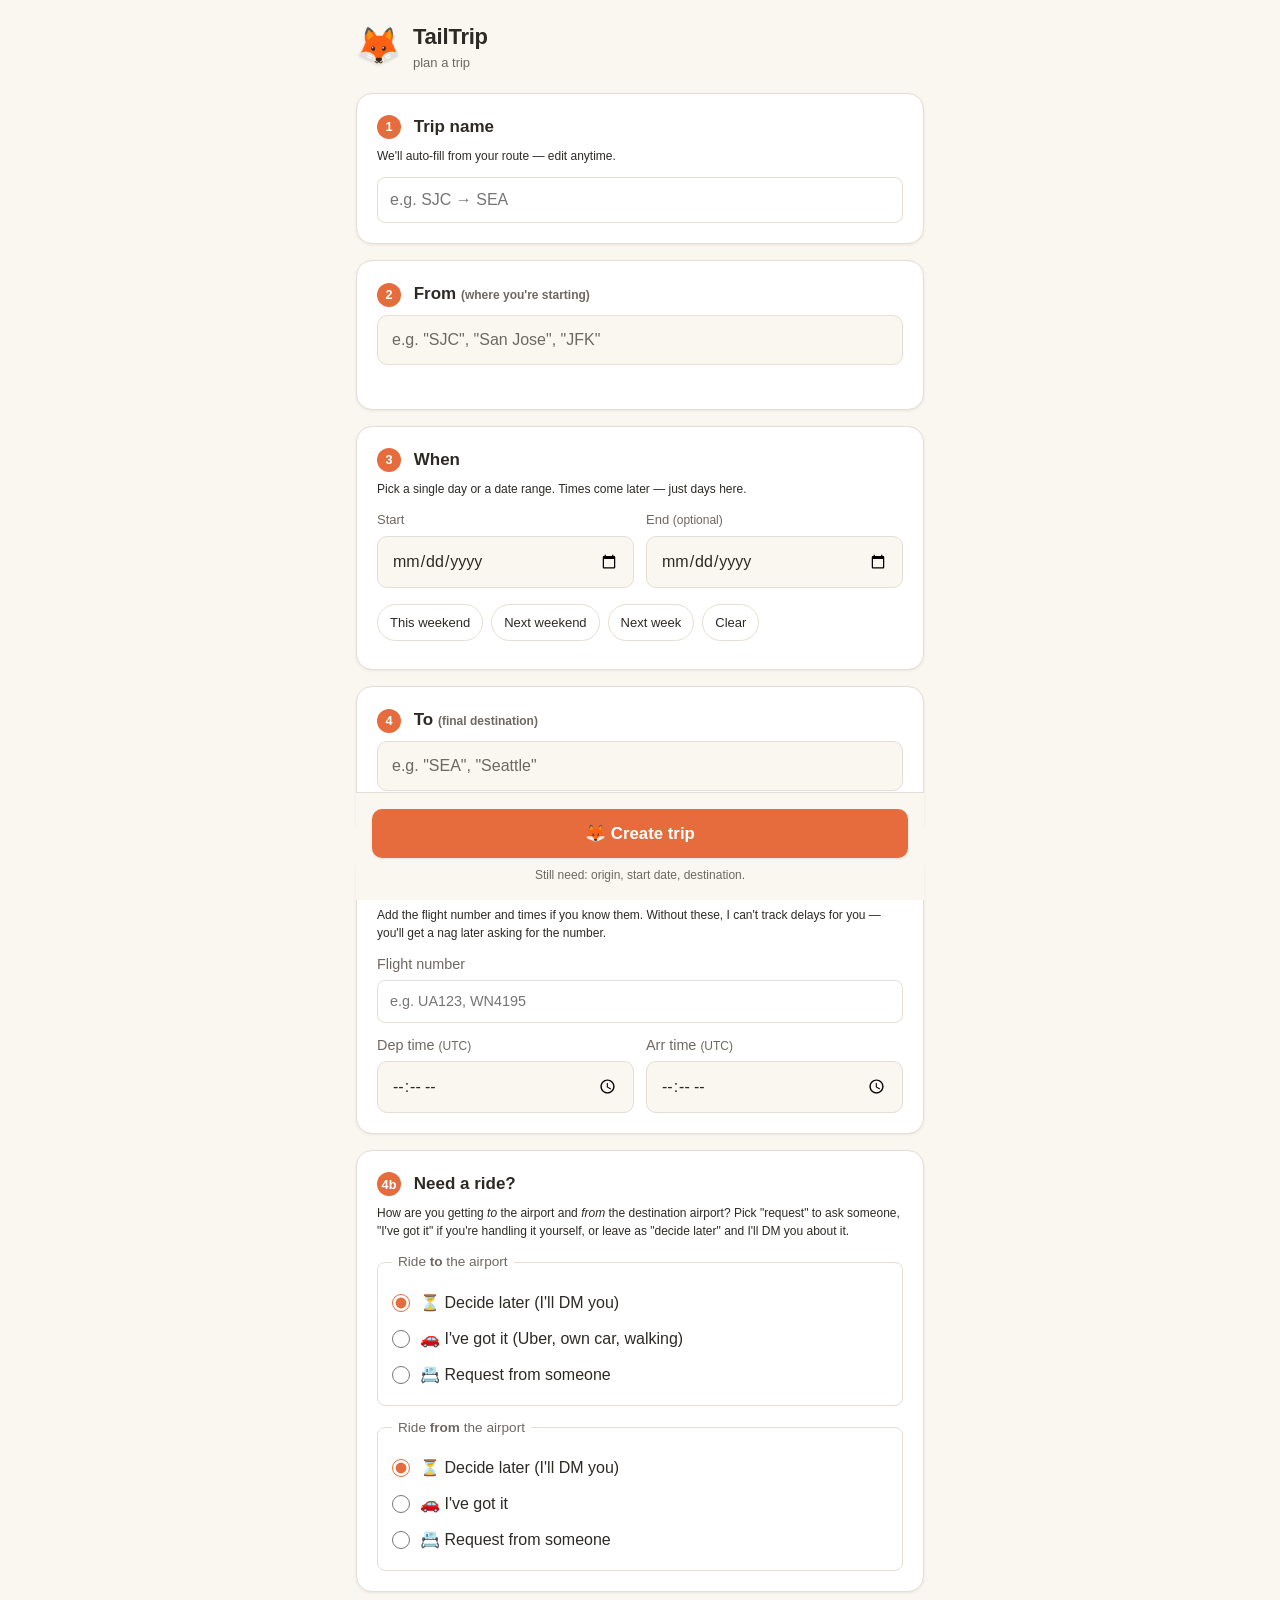
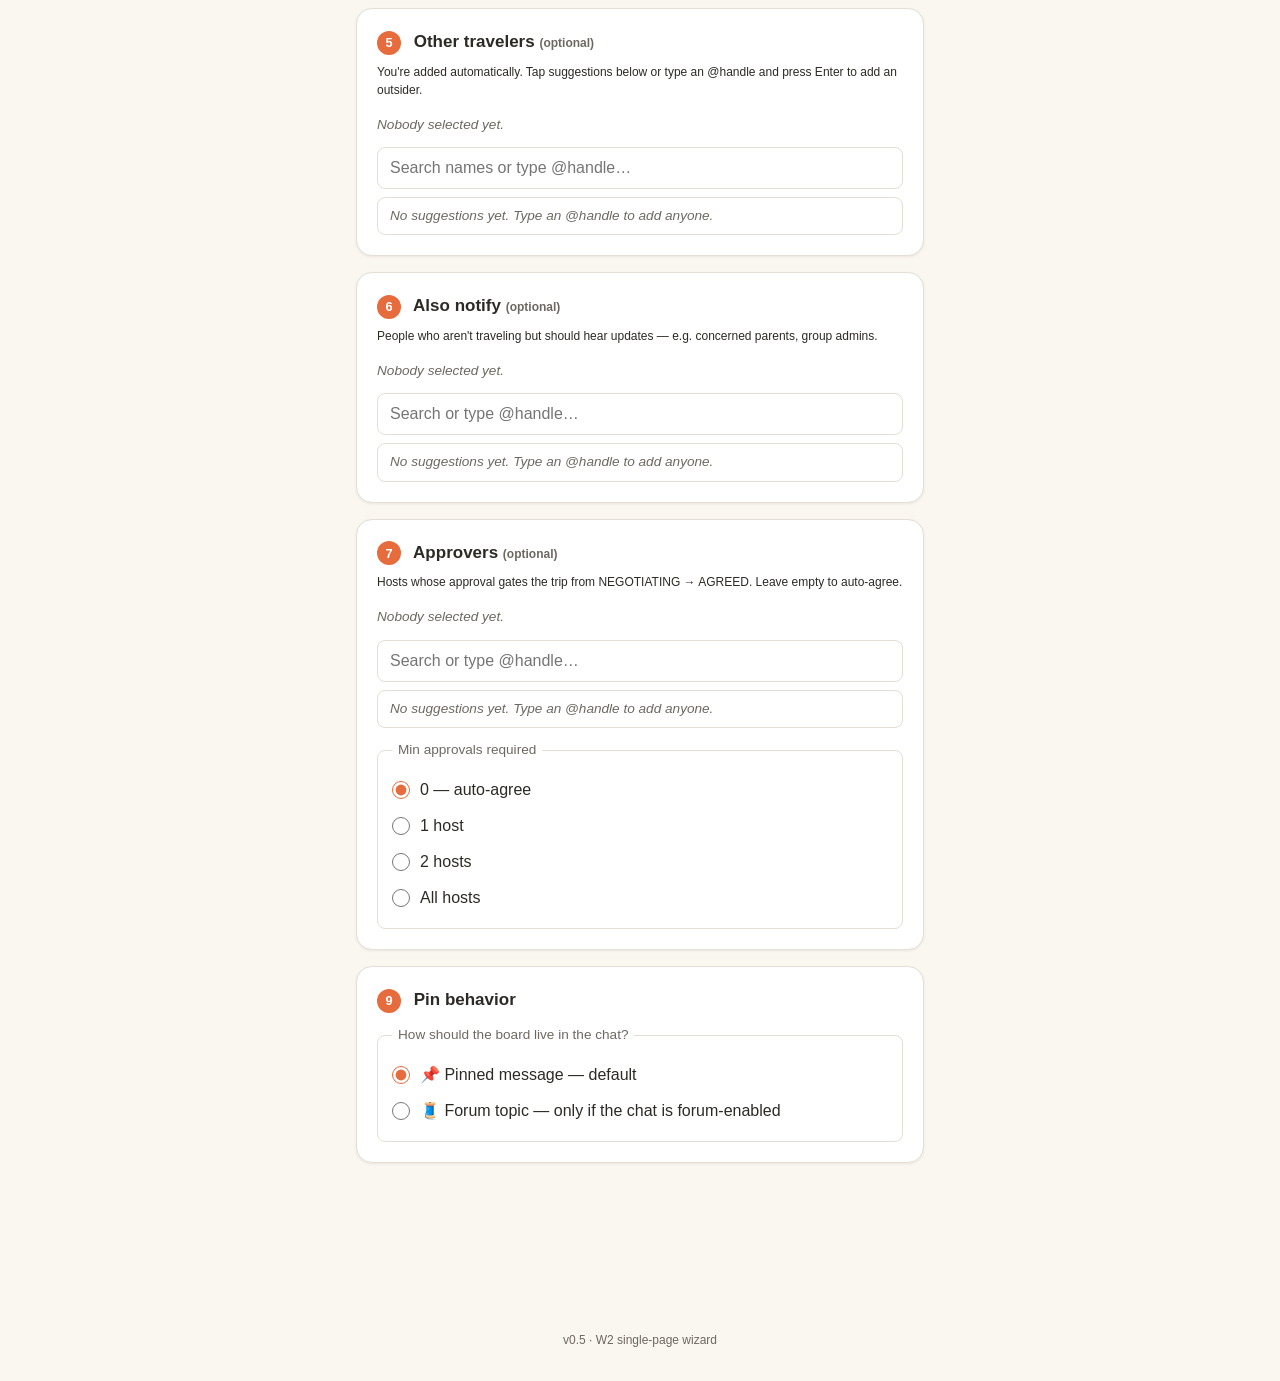
==== commit 68e8b7ac: "Deploy: W3: multi-select people picker for travelers/notify/approvers Mirror of webapp/ in davidpcah" ====
--- a/index.html
+++ b/index.html
@@ -142,6 +142,99 @@
       </div>
     </section>
 
+    <!-- ===== 4a. FLIGHT INFO (W2.5) =====
+         Optional but encouraged — without flight_no we can't track
+         delays/cancellations, and the N7a nag will pester them
+         later. Time inputs let the leave-by reminder (N3) compute
+         a useful "head out the door" moment. -->
+    <section class="card">
+      <h2>
+        <span class="sec-num">4a</span> Flight info
+        <span class="muted small">(optional but recommended)</span>
+      </h2>
+      <p class="muted small">
+        Add the flight number and times if you know them. Without these,
+        I can't track delays for you — you'll get a nag later asking
+        for the number.
+      </p>
+      <div class="flight-fields">
+        <label class="flight-label">
+          <span>Flight number</span>
+          <input
+            id="flight-no"
+            class="text-input"
+            type="text"
+            autocomplete="off"
+            autocapitalize="characters"
+            spellcheck="false"
+            placeholder="e.g. UA123, WN4195"
+          >
+        </label>
+        <div class="flight-times">
+          <label class="flight-label">
+            <span>Dep time <span class="small muted">(UTC)</span></span>
+            <input id="dep-time" class="date-input" type="time" step="60">
+          </label>
+          <label class="flight-label">
+            <span>Arr time <span class="small muted">(UTC)</span></span>
+            <input id="arr-time" class="date-input" type="time" step="60">
+          </label>
+        </div>
+      </div>
+    </section>
+
+    <!-- ===== 4b. RIDE ASKS (W2.5) =====
+         Two sides — to the dep airport, from the arr airport. Each
+         is one of: I've got it (Uber/walking/own car), Request from
+         someone (picker), or Skip (decide later via DM prompt). -->
+    <section class="card">
+      <h2><span class="sec-num">4b</span> Need a ride?</h2>
+      <p class="muted small">
+        How are you getting <em>to</em> the airport and <em>from</em>
+        the destination airport? Pick "request" to ask someone, "I've
+        got it" if you're handling it yourself, or leave as "decide
+        later" and I'll DM you about it.
+      </p>
+
+      <fieldset class="radio-group">
+        <legend id="ride-to-legend">Ride <strong>to</strong> the airport</legend>
+        <label class="radio">
+          <input type="radio" name="ride-to-mode" value="tbd" checked>
+          <span>⏳ Decide later (I'll DM you)</span>
+        </label>
+        <label class="radio">
+          <input type="radio" name="ride-to-mode" value="self">
+          <span>🚗 I've got it (Uber, own car, walking)</span>
+        </label>
+        <label class="radio">
+          <input type="radio" name="ride-to-mode" value="request">
+          <span>📇 Request from someone</span>
+        </label>
+        <div id="ride-to-picker-wrap" class="ride-picker-wrap hidden">
+          <div id="ride-to-picker" class="people-picker"></div>
+        </div>
+      </fieldset>
+
+      <fieldset class="radio-group">
+        <legend id="ride-from-legend">Ride <strong>from</strong> the airport</legend>
+        <label class="radio">
+          <input type="radio" name="ride-from-mode" value="tbd" checked>
+          <span>⏳ Decide later (I'll DM you)</span>
+        </label>
+        <label class="radio">
+          <input type="radio" name="ride-from-mode" value="self">
+          <span>🚗 I've got it</span>
+        </label>
+        <label class="radio">
+          <input type="radio" name="ride-from-mode" value="request">
+          <span>📇 Request from someone</span>
+        </label>
+        <div id="ride-from-picker-wrap" class="ride-picker-wrap hidden">
+          <div id="ride-from-picker" class="people-picker"></div>
+        </div>
+      </fieldset>
+    </section>
+
     <!-- ===== 5. TRAVELERS ===== -->
     <section class="card">
       <h2>
--- a/app.css
+++ b/app.css
@@ -648,6 +648,42 @@
 }
 
 /* ===========================================================
+ * W2.5 flight info + ride asks
+ *
+ * Flight: number input on its own line, times side-by-side.
+ * Ride asks: standard radio-group with a picker-wrap that shows
+ * only when "request" is selected.
+ * =========================================================== */
+
+.flight-fields {
+  display: flex;
+  flex-direction: column;
+  gap: 12px;
+}
+.flight-times {
+  display: flex;
+  gap: 12px;
+}
+.flight-label {
+  display: flex;
+  flex-direction: column;
+  gap: 4px;
+  flex: 1;
+  font-size: 0.9em;
+}
+.flight-label > span {
+  color: var(--ink-muted);
+}
+
+.ride-picker-wrap {
+  margin-top: 12px;
+  padding: 10px;
+  background: var(--cream);
+  border-radius: 8px;
+  border-left: 3px solid var(--fox-orange, #E66B3D);
+}
+
+/* ===========================================================
  * W3 people picker — chip-style multi-select.
  *
  * Anatomy (top to bottom inside .people-picker):
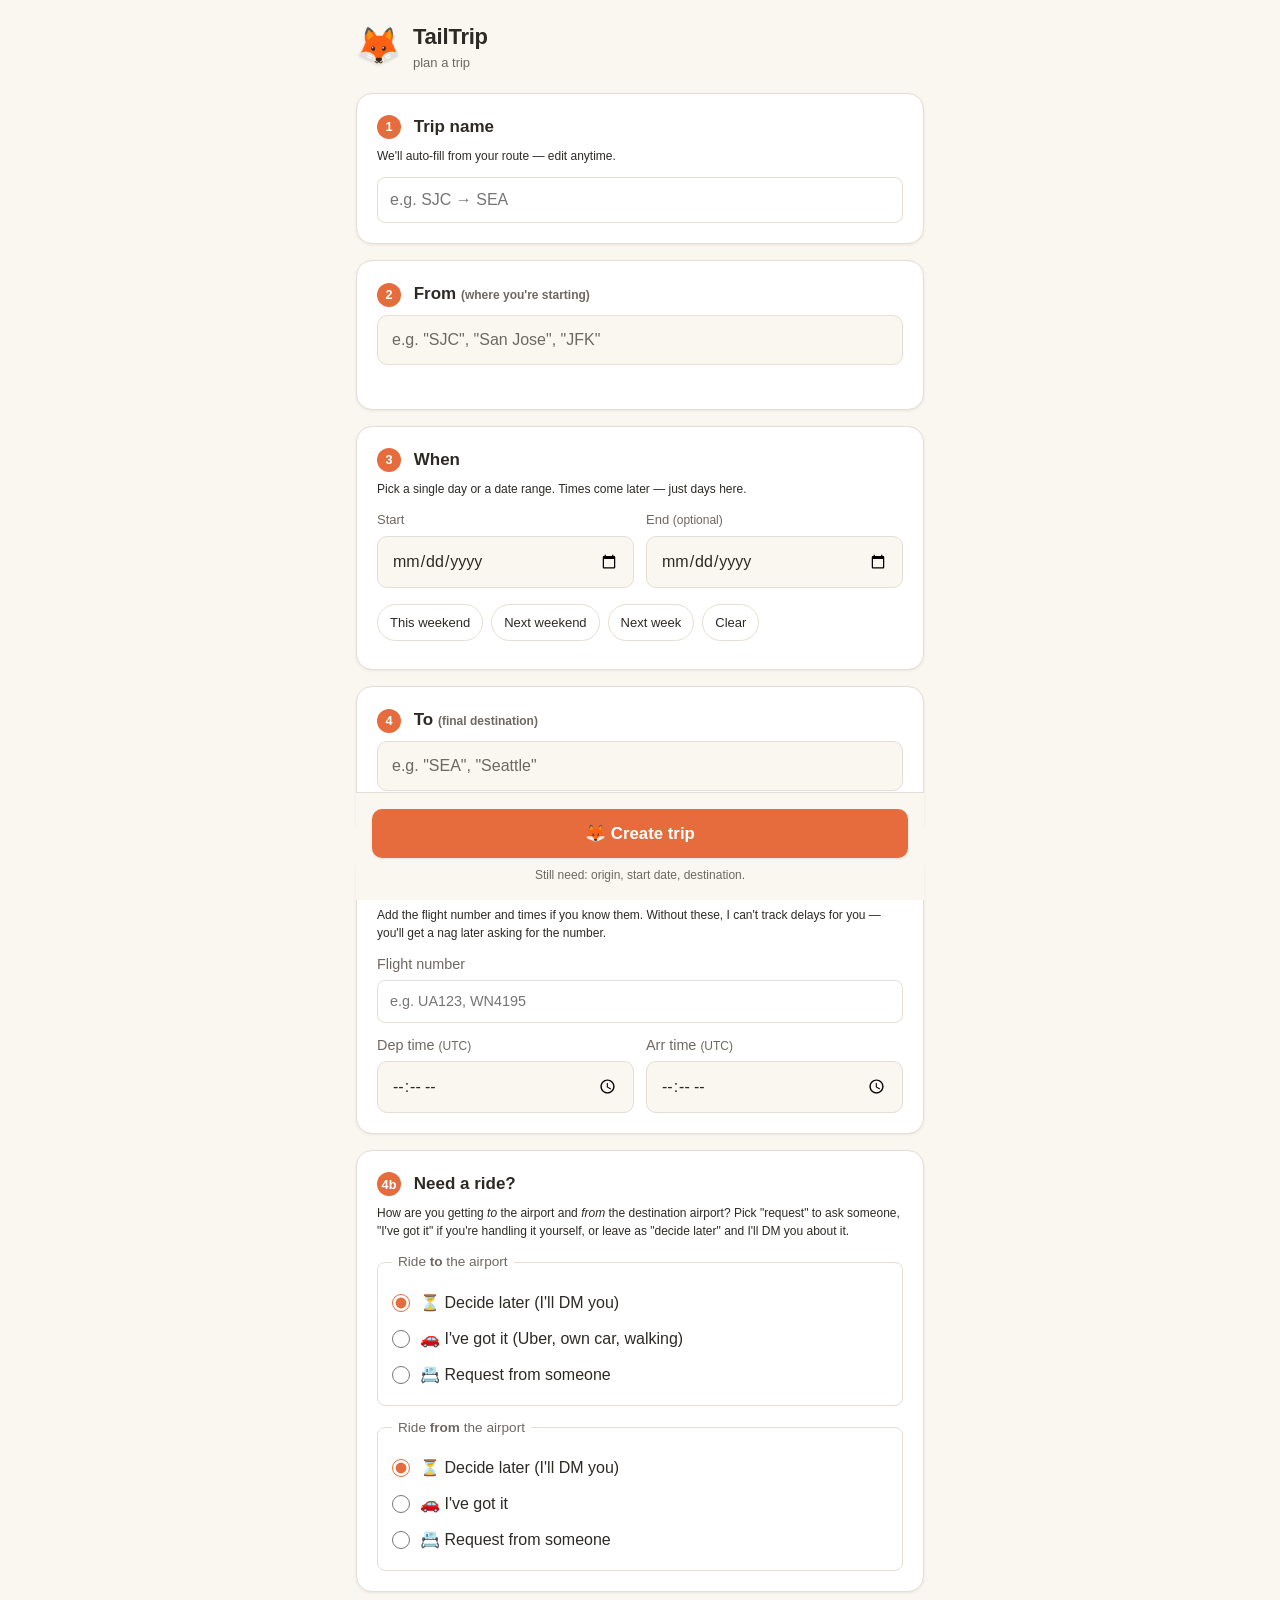
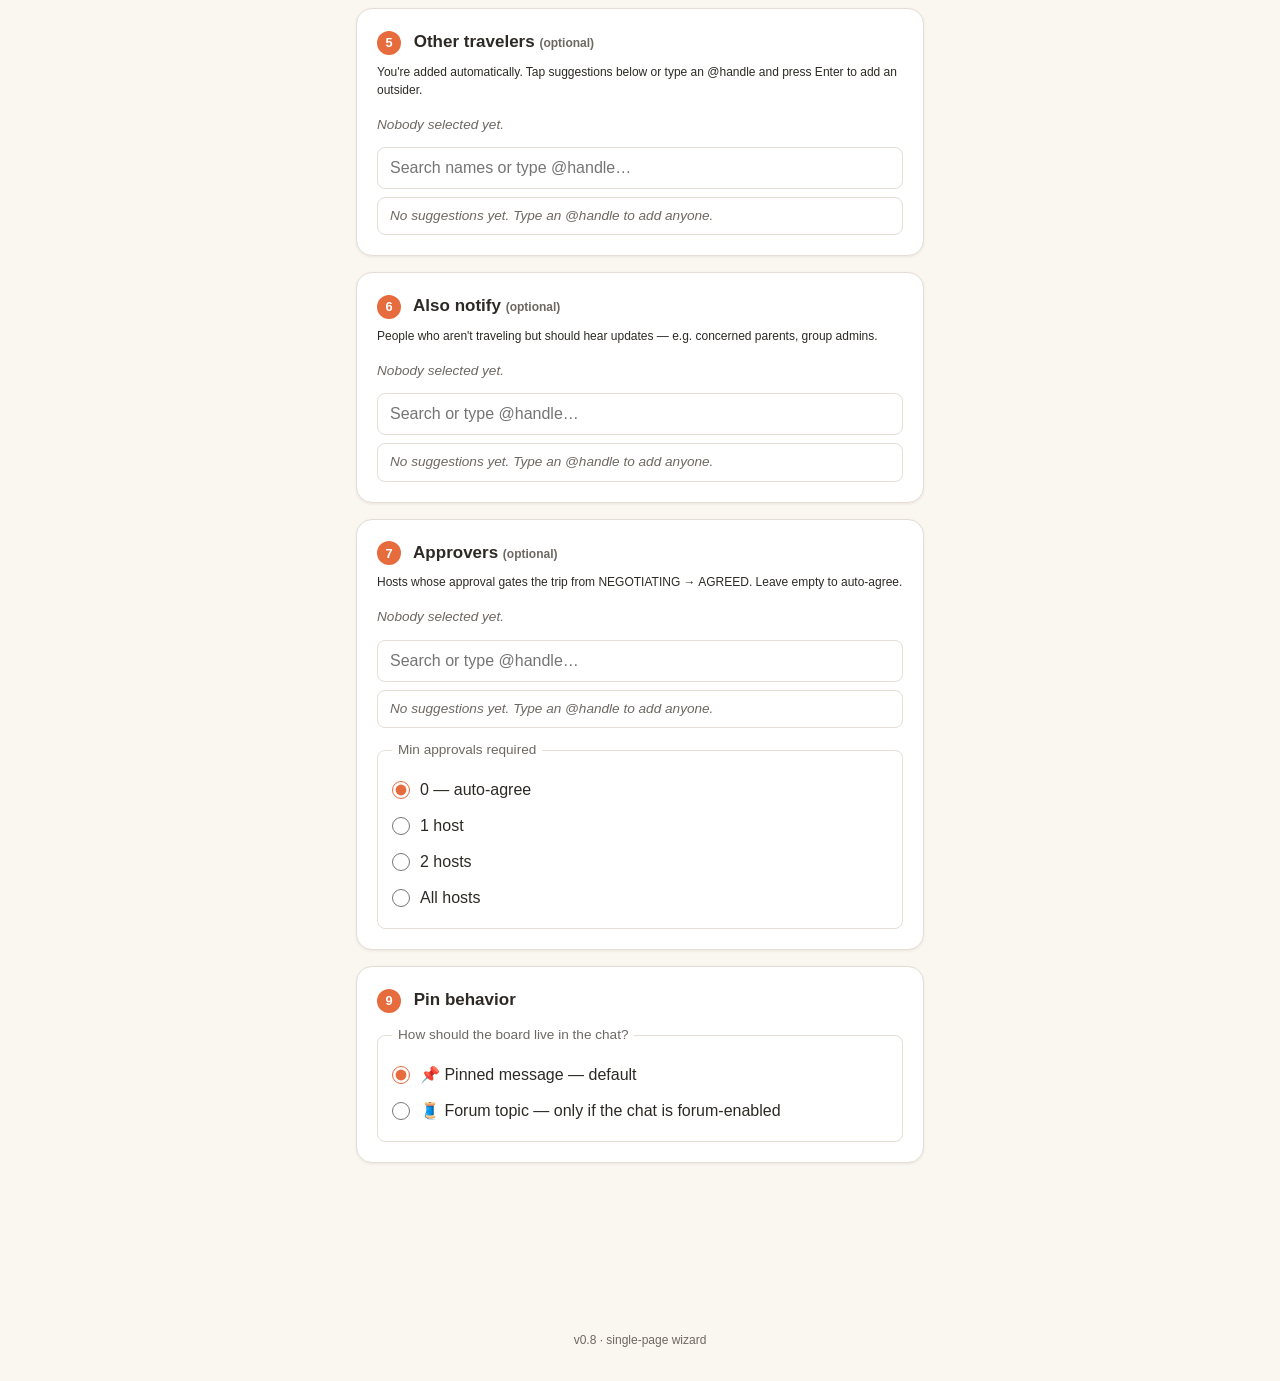
==== commit 225f1bc3: "Deploy: Deploy: one-shot push-to-server script + TAILTRIP_API_URL wiring Mirror of webapp/ in davidp" ====
--- a/index.html
+++ b/index.html
@@ -10,29 +10,30 @@
 </head>
 <body>
   <!--
-    W2 — single-page scrolling wizard.
-
-    Replaces the M4 4-step wizard with one long form. Every section
-    is always rendered; user fills them in any order. Submit gathers
-    state from the DOM (not a JS state machine) so what-you-see-is-
-    what-you-send.
-
-    Section order matches DESIGN.md §V3 wizard mockup:
-      1. Trip name (auto-fill suggestion)
-      2. From (airport search)
-      3. When (dates)
-      4. To (airport search)
-      5. Other travelers (comma @handles)
-      6. Notify list (comma @handles)
-      7. Approvers (comma @handles) + min approvals
-      8. Pin mode (pinned / topic)
-      9. Submit
-
-    Deferred to other W-series:
-      - Picker UI for travelers/notify/approvers (W3 — text input for now)
-      - Chat-channel picker (W5 — shows target as info text)
-      - Multi-leg editor with per-leg ride flow (W4/W7 — single flight default)
-      - Copy from past trip (future)
+    Single-page scrolling wizard. Replaces the M4-era 4-step state
+    machine. Every section is always rendered; user fills them in any
+    order. Submit gathers state from the DOM (not a JS state machine)
+    so what-you-see-is-what-you-send.
+
+    Section order (matches DESIGN.md §V3 wizard mockup):
+      0. Copy from past trip   (W2.5 — only shown when ?past= URL param)
+      1. Trip name             (auto-fill from from→to)
+      2. From                  (airport search)
+      3. When                  (dates)
+      4. To                    (airport search)
+      4a. Flight info          (W2.5 — flight no, dep/arr time)
+      4b. Ride asks            (W2.5 — to-airport / from-airport mode + handles)
+      5. Other travelers       (W3 picker — chips + outsider handle entry)
+      6. Notify list           (W3 picker)
+      7. Approvers + min approvals  (W3 picker)
+      8. Pin mode              (pinned / topic)
+      9. Chat target           (W5 picker — pin-capable chats)
+      10. Submit
+
+    Next: V4 — this wizard stays as the trip-creation path; a new main
+    menu (`?view=menu` route) becomes the Mini App's home for managing
+    existing trips, search, and the "Needs you" inbox. See DESIGN.md
+    §V4 / §V4.1.
   -->
   <main id="app" class="container">
     <header class="brand">
@@ -51,6 +52,21 @@
         <div class="banner-value" id="target-banner-name"></div>
       </div>
     </div>
+
+    <!-- ===== COPY FROM PAST (W2.5) =====
+         Only shown when the bot included a `past=` URL param (which
+         happens when the user has any non-cancelled trips). Lets
+         the user prefill all the roster + routing in one tap. Reset
+         to start fresh. Dates are intentionally NOT copied. -->
+    <section id="past-trips-section" class="card hidden">
+      <h2>📋 Copy from a past trip</h2>
+      <p class="muted small">
+        Prefills origin, destination, travelers, approvers, notify
+        list, and pin behavior. Dates / flight info / ride choices
+        stay blank — those are usually different for a new trip.
+      </p>
+      <div id="past-trips-list" class="past-trips-list"></div>
+    </section>
 
     <!-- ===== 1. TRIP NAME ===== -->
     <section class="card">
@@ -339,7 +355,7 @@
     </div>
 
     <footer class="footnote">
-      <span>v0.5 · W2 single-page wizard</span>
+      <span>v0.8 · single-page wizard</span>
     </footer>
   </main>
 
--- a/app.css
+++ b/app.css
@@ -648,6 +648,56 @@
 }
 
 /* ===========================================================
+ * W2.5 "Copy from past trip" header
+ *
+ * Rendered at the top of the wizard. Each row: name + route on
+ * the left, "Copy →" button on the right. The picker's clear() +
+ * addValues() pair handles successive copies without accumulating.
+ * =========================================================== */
+
+.past-trips-list {
+  display: flex;
+  flex-direction: column;
+  gap: 8px;
+  margin-top: 12px;
+}
+
+.past-trip-row {
+  display: flex;
+  align-items: center;
+  justify-content: space-between;
+  gap: 12px;
+  padding: 12px;
+  background: var(--surface);
+  border: 1px solid var(--hairline);
+  border-radius: 8px;
+}
+
+.past-trip-summary {
+  flex: 1;
+  min-width: 0;
+}
+
+.past-trip-title {
+  font-weight: 600;
+  white-space: nowrap;
+  overflow: hidden;
+  text-overflow: ellipsis;
+}
+
+.past-trip-route {
+  font-size: 0.85em;
+  color: var(--ink-muted);
+  margin-top: 2px;
+}
+
+.btn-copy {
+  flex-shrink: 0;
+  padding: 6px 12px;
+  font-size: 0.9em;
+}
+
+/* ===========================================================
  * W2.5 flight info + ride asks
  *
  * Flight: number input on its own line, times side-by-side.
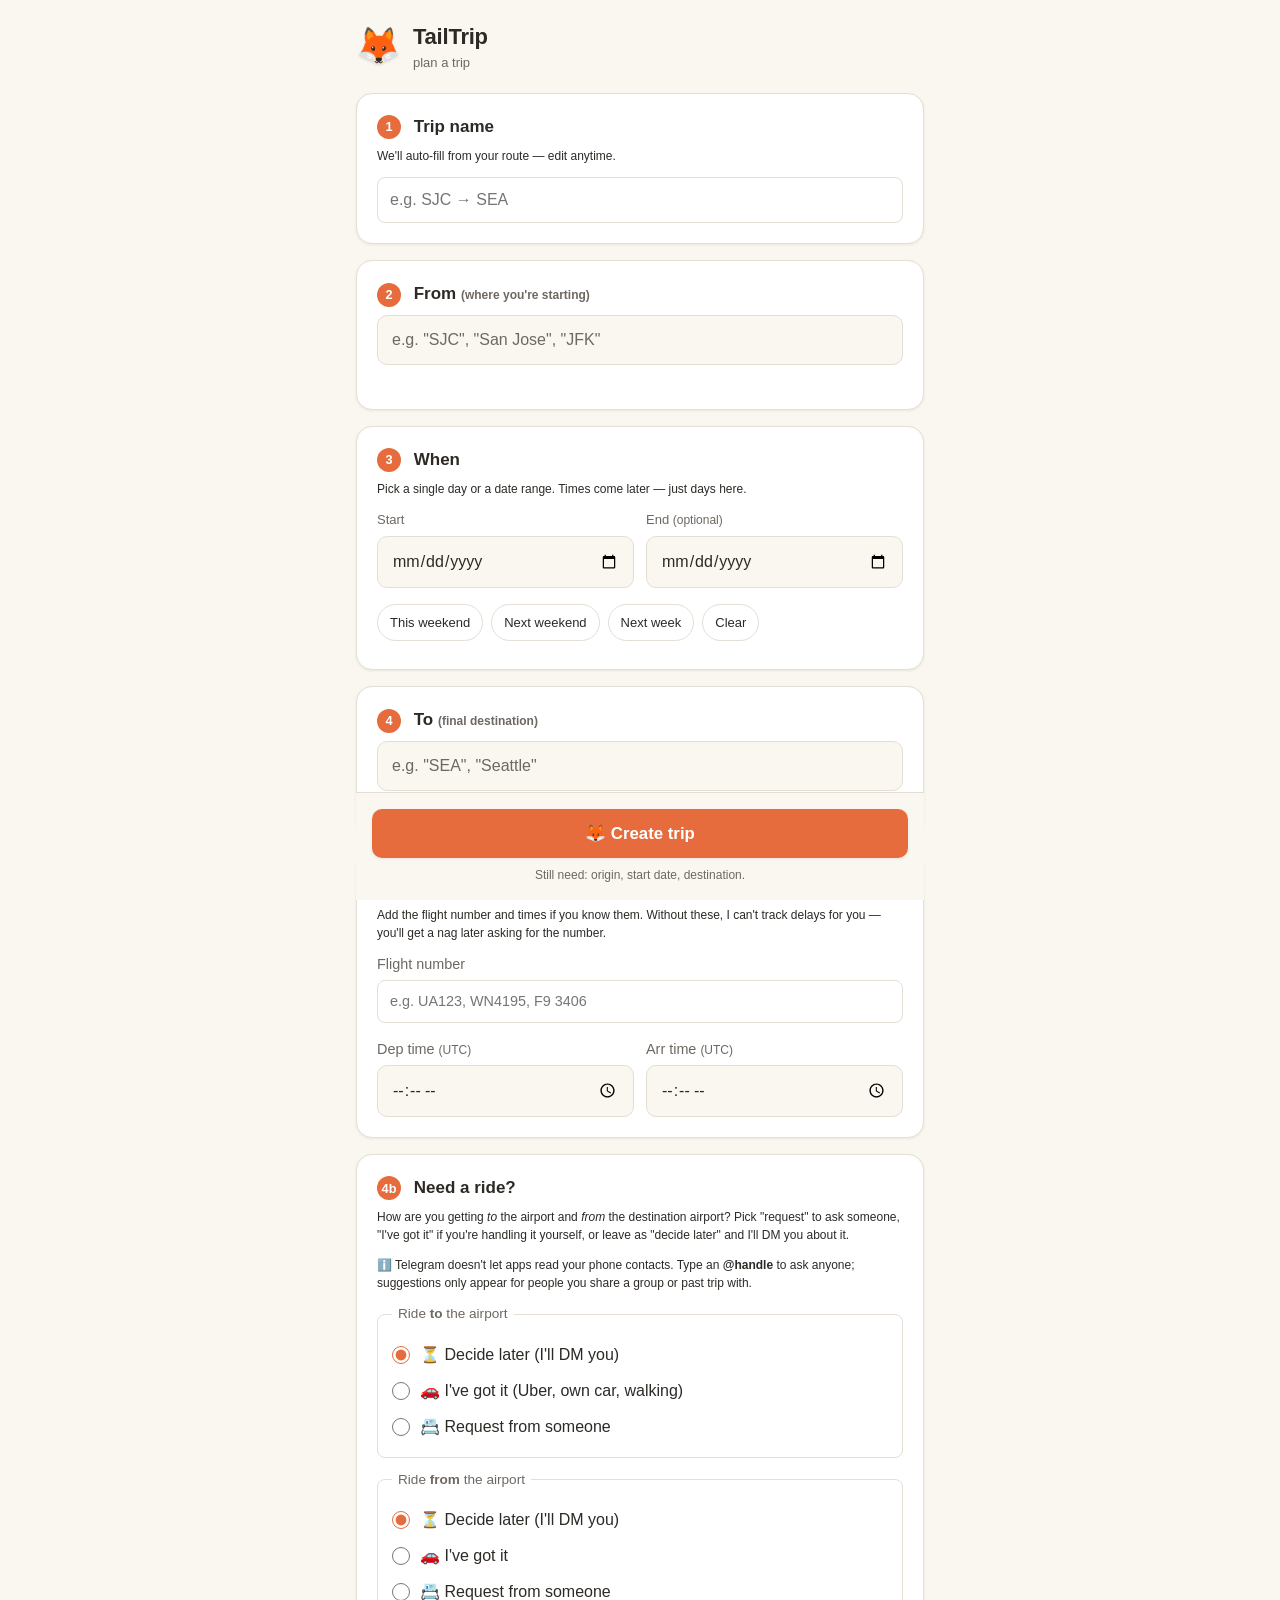
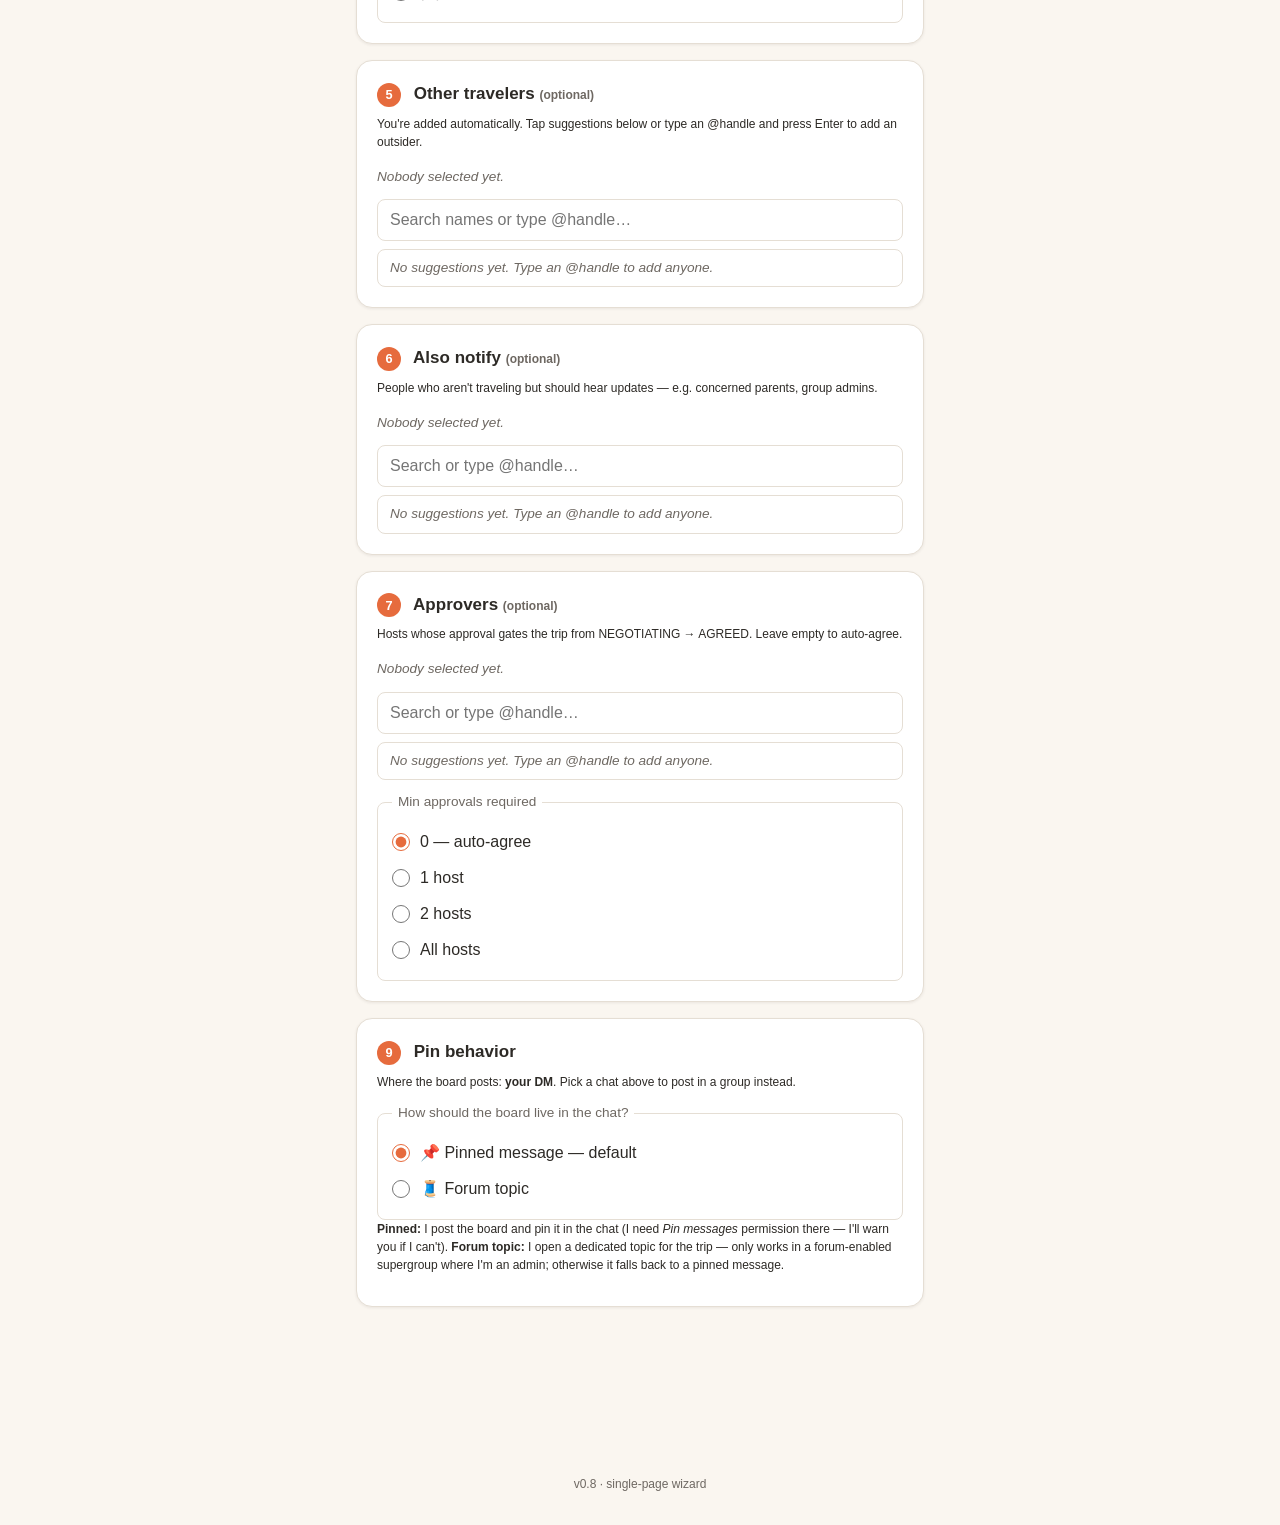
==== commit 523f232d: "Deploy: Wizard fixes from live testing: flights, pin/forum, contacts Mirror of webapp/ in davidpcahi" ====
--- a/index.html
+++ b/index.html
@@ -183,8 +183,9 @@
             autocomplete="off"
             autocapitalize="characters"
             spellcheck="false"
-            placeholder="e.g. UA123, WN4195"
+            placeholder="e.g. UA123, WN4195, F9 3406"
           >
+          <div id="flight-hint" class="muted small"></div>
         </label>
         <div class="flight-times">
           <label class="flight-label">
@@ -211,6 +212,11 @@
         got it" if you're handling it yourself, or leave as "decide
         later" and I'll DM you about it.
       </p>
+      <p class="muted small">
+        ℹ️ Telegram doesn't let apps read your phone contacts. Type an
+        <strong>@handle</strong> to ask anyone; suggestions only appear
+        for people you share a group or past trip with.
+      </p>
 
       <fieldset class="radio-group">
         <legend id="ride-to-legend">Ride <strong>to</strong> the airport</legend>
@@ -331,6 +337,10 @@
     <!-- ===== 9. PIN MODE ===== -->
     <section class="card">
       <h2><span class="sec-num">9</span> Pin behavior</h2>
+      <p class="muted small" id="pin-where">
+        Where the board posts: <strong>your DM</strong>. Pick a chat in
+        the section above to post it in a group instead.
+      </p>
       <fieldset class="radio-group">
         <legend>How should the board live in the chat?</legend>
         <label class="radio">
@@ -339,9 +349,16 @@
         </label>
         <label class="radio">
           <input type="radio" name="announce-mode" value="topic">
-          <span>🧵 Forum topic — only if the chat is forum-enabled</span>
-        </label>
-      </fieldset>
+          <span>🧵 Forum topic</span>
+        </label>
+      </fieldset>
+      <p class="muted small">
+        <strong>Pinned:</strong> I post the board and pin it in the chat
+        (I need <em>Pin messages</em> permission there — I'll warn you if
+        I can't). <strong>Forum topic:</strong> I open a dedicated topic
+        for the trip — only works in a forum-enabled supergroup where I'm
+        an admin; otherwise it falls back to a pinned message.
+      </p>
     </section>
 
     <!-- ===== SUBMIT ===== -->
